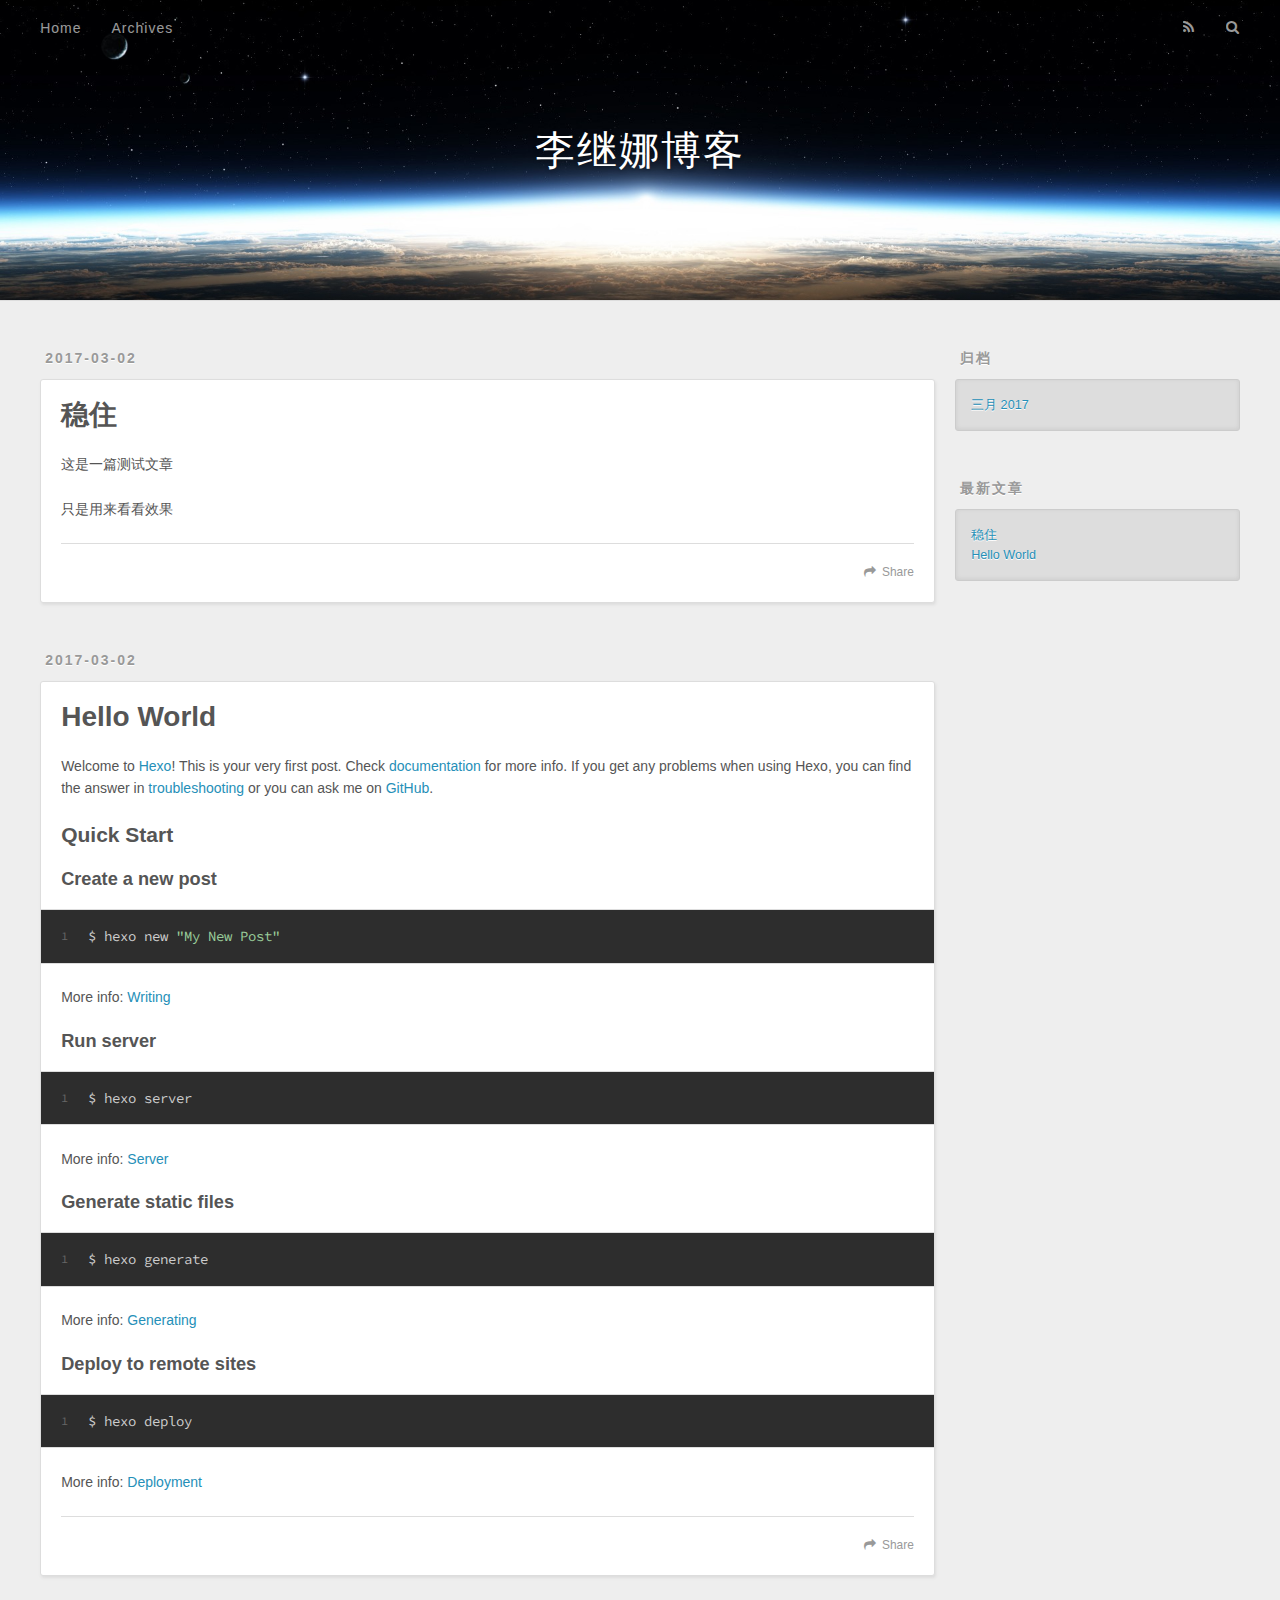
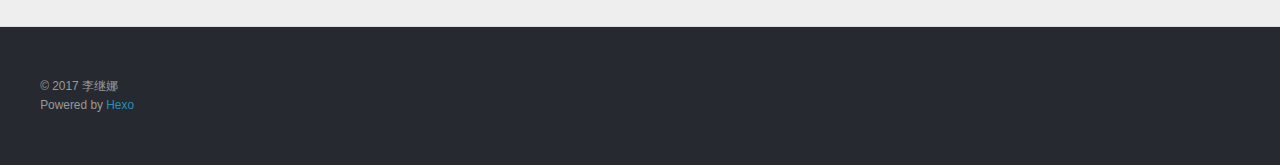
==== index.html @ 97981a10 "Site updated: 2017-03-02 15:22:45" ====
<!DOCTYPE html>
<html>
<head>
  <meta charset="utf-8">
  
  <title>李继娜博客</title>
  <meta name="viewport" content="width=device-width, initial-scale=1, maximum-scale=1">
  <meta property="og:type" content="website">
<meta property="og:title" content="李继娜博客">
<meta property="og:url" content="http://lijinalove.top/index.html">
<meta property="og:site_name" content="李继娜博客">
<meta name="twitter:card" content="summary">
<meta name="twitter:title" content="李继娜博客">
  
    <link rel="alternate" href="/atom.xml" title="李继娜博客" type="application/atom+xml">
  
  
    <link rel="icon" href="/favicon.png">
  
  
    <link href="//fonts.googleapis.com/css?family=Source+Code+Pro" rel="stylesheet" type="text/css">
  
  <link rel="stylesheet" href="/css/style.css">
  

</head>

<body>
  <div id="container">
    <div id="wrap">
      <header id="header">
  <div id="banner"></div>
  <div id="header-outer" class="outer">
    <div id="header-title" class="inner">
      <h1 id="logo-wrap">
        <a href="/" id="logo">李继娜博客</a>
      </h1>
      
    </div>
    <div id="header-inner" class="inner">
      <nav id="main-nav">
        <a id="main-nav-toggle" class="nav-icon"></a>
        
          <a class="main-nav-link" href="/">Home</a>
        
          <a class="main-nav-link" href="/archives">Archives</a>
        
      </nav>
      <nav id="sub-nav">
        
          <a id="nav-rss-link" class="nav-icon" href="/atom.xml" title="RSS Feed"></a>
        
        <a id="nav-search-btn" class="nav-icon" title="搜索"></a>
      </nav>
      <div id="search-form-wrap">
        <form action="//google.com/search" method="get" accept-charset="UTF-8" class="search-form"><input type="search" name="q" results="0" class="search-form-input" placeholder="Search"><button type="submit" class="search-form-submit">&#xF002;</button><input type="hidden" name="sitesearch" value="http://lijinalove.top"></form>
      </div>
    </div>
  </div>
</header>
      <div class="outer">
        <section id="main">
  
    <article id="post-稳住" class="article article-type-post" itemscope itemprop="blogPost">
  <div class="article-meta">
    <a href="/2017/03/02/稳住/" class="article-date">
  <time datetime="2017-03-02T07:14:56.000Z" itemprop="datePublished">2017-03-02</time>
</a>
    
  </div>
  <div class="article-inner">
    
    
      <header class="article-header">
        
  
    <h1 itemprop="name">
      <a class="article-title" href="/2017/03/02/稳住/">稳住</a>
    </h1>
  

      </header>
    
    <div class="article-entry" itemprop="articleBody">
      
        <p>这是一篇测试文章</p>
<p>只是用来看看效果</p>

      
    </div>
    <footer class="article-footer">
      <a data-url="http://lijinalove.top/2017/03/02/稳住/" data-id="cizs2699a0000vgqlfkvmjs1w" class="article-share-link">Share</a>
      
      
    </footer>
  </div>
  
</article>


  
    <article id="post-hello-world" class="article article-type-post" itemscope itemprop="blogPost">
  <div class="article-meta">
    <a href="/2017/03/02/hello-world/" class="article-date">
  <time datetime="2017-03-02T06:49:42.444Z" itemprop="datePublished">2017-03-02</time>
</a>
    
  </div>
  <div class="article-inner">
    
    
      <header class="article-header">
        
  
    <h1 itemprop="name">
      <a class="article-title" href="/2017/03/02/hello-world/">Hello World</a>
    </h1>
  

      </header>
    
    <div class="article-entry" itemprop="articleBody">
      
        <p>Welcome to <a href="https://hexo.io/" target="_blank" rel="external">Hexo</a>! This is your very first post. Check <a href="https://hexo.io/docs/" target="_blank" rel="external">documentation</a> for more info. If you get any problems when using Hexo, you can find the answer in <a href="https://hexo.io/docs/troubleshooting.html" target="_blank" rel="external">troubleshooting</a> or you can ask me on <a href="https://github.com/hexojs/hexo/issues" target="_blank" rel="external">GitHub</a>.</p>
<h2 id="Quick-Start"><a href="#Quick-Start" class="headerlink" title="Quick Start"></a>Quick Start</h2><h3 id="Create-a-new-post"><a href="#Create-a-new-post" class="headerlink" title="Create a new post"></a>Create a new post</h3><figure class="highlight bash"><table><tr><td class="gutter"><pre><div class="line">1</div></pre></td><td class="code"><pre><div class="line">$ hexo new <span class="string">"My New Post"</span></div></pre></td></tr></table></figure>
<p>More info: <a href="https://hexo.io/docs/writing.html" target="_blank" rel="external">Writing</a></p>
<h3 id="Run-server"><a href="#Run-server" class="headerlink" title="Run server"></a>Run server</h3><figure class="highlight bash"><table><tr><td class="gutter"><pre><div class="line">1</div></pre></td><td class="code"><pre><div class="line">$ hexo server</div></pre></td></tr></table></figure>
<p>More info: <a href="https://hexo.io/docs/server.html" target="_blank" rel="external">Server</a></p>
<h3 id="Generate-static-files"><a href="#Generate-static-files" class="headerlink" title="Generate static files"></a>Generate static files</h3><figure class="highlight bash"><table><tr><td class="gutter"><pre><div class="line">1</div></pre></td><td class="code"><pre><div class="line">$ hexo generate</div></pre></td></tr></table></figure>
<p>More info: <a href="https://hexo.io/docs/generating.html" target="_blank" rel="external">Generating</a></p>
<h3 id="Deploy-to-remote-sites"><a href="#Deploy-to-remote-sites" class="headerlink" title="Deploy to remote sites"></a>Deploy to remote sites</h3><figure class="highlight bash"><table><tr><td class="gutter"><pre><div class="line">1</div></pre></td><td class="code"><pre><div class="line">$ hexo deploy</div></pre></td></tr></table></figure>
<p>More info: <a href="https://hexo.io/docs/deployment.html" target="_blank" rel="external">Deployment</a></p>

      
    </div>
    <footer class="article-footer">
      <a data-url="http://lijinalove.top/2017/03/02/hello-world/" data-id="cizs2699h0001vgqlg3b2zj7v" class="article-share-link">Share</a>
      
      
    </footer>
  </div>
  
</article>


  

</section>
        
          <aside id="sidebar">
  
    

  
    

  
    
  
    
  <div class="widget-wrap">
    <h3 class="widget-title">归档</h3>
    <div class="widget">
      <ul class="archive-list"><li class="archive-list-item"><a class="archive-list-link" href="/archives/2017/03/">三月 2017</a></li></ul>
    </div>
  </div>


  
    
  <div class="widget-wrap">
    <h3 class="widget-title">最新文章</h3>
    <div class="widget">
      <ul>
        
          <li>
            <a href="/2017/03/02/稳住/">稳住</a>
          </li>
        
          <li>
            <a href="/2017/03/02/hello-world/">Hello World</a>
          </li>
        
      </ul>
    </div>
  </div>

  
</aside>
        
      </div>
      <footer id="footer">
  
  <div class="outer">
    <div id="footer-info" class="inner">
      &copy; 2017 李继娜<br>
      Powered by <a href="http://hexo.io/" target="_blank">Hexo</a>
    </div>
  </div>
</footer>
    </div>
    <nav id="mobile-nav">
  
    <a href="/" class="mobile-nav-link">Home</a>
  
    <a href="/archives" class="mobile-nav-link">Archives</a>
  
</nav>
    

<script src="//ajax.googleapis.com/ajax/libs/jquery/2.0.3/jquery.min.js"></script>


  <link rel="stylesheet" href="/fancybox/jquery.fancybox.css">
  <script src="/fancybox/jquery.fancybox.pack.js"></script>


<script src="/js/script.js"></script>

  </div>
</body>
</html>
---- css/style.css ----
body {
  width: 100%;
}
body:before,
body:after {
  content: "";
  display: table;
}
body:after {
  clear: both;
}
html,
body,
div,
span,
applet,
object,
iframe,
h1,
h2,
h3,
h4,
h5,
h6,
p,
blockquote,
pre,
a,
abbr,
acronym,
address,
big,
cite,
code,
del,
dfn,
em,
img,
ins,
kbd,
q,
s,
samp,
small,
strike,
strong,
sub,
sup,
tt,
var,
dl,
dt,
dd,
ol,
ul,
li,
fieldset,
form,
label,
legend,
table,
caption,
tbody,
tfoot,
thead,
tr,
th,
td {
  margin: 0;
  padding: 0;
  border: 0;
  outline: 0;
  font-weight: inherit;
  font-style: inherit;
  font-family: inherit;
  font-size: 100%;
  vertical-align: baseline;
}
body {
  line-height: 1;
  color: #000;
  background: #fff;
}
ol,
ul {
  list-style: none;
}
table {
  border-collapse: separate;
  border-spacing: 0;
  vertical-align: middle;
}
caption,
th,
td {
  text-align: left;
  font-weight: normal;
  vertical-align: middle;
}
a img {
  border: none;
}
input,
button {
  margin: 0;
  padding: 0;
}
input::-moz-focus-inner,
button::-moz-focus-inner {
  border: 0;
  padding: 0;
}
@font-face {
  font-family: FontAwesome;
  font-style: normal;
  font-weight: normal;
  src: url("fonts/fontawesome-webfont.eot?v=#4.0.3");
  src: url("fonts/fontawesome-webfont.eot?#iefix&v=#4.0.3") format("embedded-opentype"), url("fonts/fontawesome-webfont.woff?v=#4.0.3") format("woff"), url("fonts/fontawesome-webfont.ttf?v=#4.0.3") format("truetype"), url("fonts/fontawesome-webfont.svg#fontawesomeregular?v=#4.0.3") format("svg");
}
html,
body,
#container {
  height: 100%;
}
body {
  background: #eee;
  font: 14px "Helvetica Neue", Helvetica, Arial, sans-serif;
  -webkit-text-size-adjust: 100%;
}
.outer {
  max-width: 1220px;
  margin: 0 auto;
  padding: 0 20px;
}
.outer:before,
.outer:after {
  content: "";
  display: table;
}
.outer:after {
  clear: both;
}
.inner {
  display: inline;
  float: left;
  width: 98.33333333333333%;
  margin: 0 0.833333333333333%;
}
.left,
.alignleft {
  float: left;
}
.right,
.alignright {
  float: right;
}
.clear {
  clear: both;
}
#container {
  position: relative;
}
.mobile-nav-on {
  overflow: hidden;
}
#wrap {
  height: 100%;
  width: 100%;
  position: absolute;
  top: 0;
  left: 0;
  -webkit-transition: 0.2s ease-out;
  -moz-transition: 0.2s ease-out;
  -ms-transition: 0.2s ease-out;
  transition: 0.2s ease-out;
  z-index: 1;
  background: #eee;
}
.mobile-nav-on #wrap {
  left: 280px;
}
@media screen and (min-width: 768px) {
  #main {
    display: inline;
    float: left;
    width: 73.33333333333333%;
    margin: 0 0.833333333333333%;
  }
}
.article-date,
.article-category-link,
.archive-year,
.widget-title {
  text-decoration: none;
  text-transform: uppercase;
  letter-spacing: 2px;
  color: #999;
  margin-bottom: 1em;
  margin-left: 5px;
  line-height: 1em;
  text-shadow: 0 1px #fff;
  font-weight: bold;
}
.article-inner,
.archive-article-inner {
  background: #fff;
  -webkit-box-shadow: 1px 2px 3px #ddd;
  box-shadow: 1px 2px 3px #ddd;
  border: 1px solid #ddd;
  border-radius: 3px;
}
.article-entry h1,
.widget h1 {
  font-size: 2em;
}
.article-entry h2,
.widget h2 {
  font-size: 1.5em;
}
.article-entry h3,
.widget h3 {
  font-size: 1.3em;
}
.article-entry h4,
.widget h4 {
  font-size: 1.2em;
}
.article-entry h5,
.widget h5 {
  font-size: 1em;
}
.article-entry h6,
.widget h6 {
  font-size: 1em;
  color: #999;
}
.article-entry hr,
.widget hr {
  border: 1px dashed #ddd;
}
.article-entry strong,
.widget strong {
  font-weight: bold;
}
.article-entry em,
.widget em,
.article-entry cite,
.widget cite {
  font-style: italic;
}
.article-entry sup,
.widget sup,
.article-entry sub,
.widget sub {
  font-size: 0.75em;
  line-height: 0;
  position: relative;
  vertical-align: baseline;
}
.article-entry sup,
.widget sup {
  top: -0.5em;
}
.article-entry sub,
.widget sub {
  bottom: -0.2em;
}
.article-entry small,
.widget small {
  font-size: 0.85em;
}
.article-entry acronym,
.widget acronym,
.article-entry abbr,
.widget abbr {
  border-bottom: 1px dotted;
}
.article-entry ul,
.widget ul,
.article-entry ol,
.widget ol,
.article-entry dl,
.widget dl {
  margin: 0 20px;
  line-height: 1.6em;
}
.article-entry ul ul,
.widget ul ul,
.article-entry ol ul,
.widget ol ul,
.article-entry ul ol,
.widget ul ol,
.article-entry ol ol,
.widget ol ol {
  margin-top: 0;
  margin-bottom: 0;
}
.article-entry ul,
.widget ul {
  list-style: disc;
}
.article-entry ol,
.widget ol {
  list-style: decimal;
}
.article-entry dt,
.widget dt {
  font-weight: bold;
}
#header {
  height: 300px;
  position: relative;
  border-bottom: 1px solid #ddd;
}
#header:before,
#header:after {
  content: "";
  position: absolute;
  left: 0;
  right: 0;
  height: 40px;
}
#header:before {
  top: 0;
  background: -webkit-linear-gradient(rgba(0,0,0,0.2), transparent);
  background: -moz-linear-gradient(rgba(0,0,0,0.2), transparent);
  background: -ms-linear-gradient(rgba(0,0,0,0.2), transparent);
  background: linear-gradient(rgba(0,0,0,0.2), transparent);
}
#header:after {
  bottom: 0;
  background: -webkit-linear-gradient(transparent, rgba(0,0,0,0.2));
  background: -moz-linear-gradient(transparent, rgba(0,0,0,0.2));
  background: -ms-linear-gradient(transparent, rgba(0,0,0,0.2));
  background: linear-gradient(transparent, rgba(0,0,0,0.2));
}
#header-outer {
  height: 100%;
  position: relative;
}
#header-inner {
  position: relative;
  overflow: hidden;
}
#banner {
  position: absolute;
  top: 0;
  left: 0;
  width: 100%;
  height: 100%;
  background: url("images/banner.jpg") center #000;
  -webkit-background-size: cover;
  -moz-background-size: cover;
  background-size: cover;
  z-index: -1;
}
#header-title {
  text-align: center;
  height: 40px;
  position: absolute;
  top: 50%;
  left: 0;
  margin-top: -20px;
}
#logo,
#subtitle {
  text-decoration: none;
  color: #fff;
  font-weight: 300;
  text-shadow: 0 1px 4px rgba(0,0,0,0.3);
}
#logo {
  font-size: 40px;
  line-height: 40px;
  letter-spacing: 2px;
}
#subtitle {
  font-size: 16px;
  line-height: 16px;
  letter-spacing: 1px;
}
#subtitle-wrap {
  margin-top: 16px;
}
#main-nav {
  float: left;
  margin-left: -15px;
}
.nav-icon,
.main-nav-link {
  float: left;
  color: #fff;
  opacity: 0.6;
  text-decoration: none;
  text-shadow: 0 1px rgba(0,0,0,0.2);
  -webkit-transition: opacity 0.2s;
  -moz-transition: opacity 0.2s;
  -ms-transition: opacity 0.2s;
  transition: opacity 0.2s;
  display: block;
  padding: 20px 15px;
}
.nav-icon:hover,
.main-nav-link:hover {
  opacity: 1;
}
.nav-icon {
  font-family: FontAwesome;
  text-align: center;
  font-size: 14px;
  width: 14px;
  height: 14px;
  padding: 20px 15px;
  position: relative;
  cursor: pointer;
}
.main-nav-link {
  font-weight: 300;
  letter-spacing: 1px;
}
@media screen and (max-width: 479px) {
  .main-nav-link {
    display: none;
  }
}
#main-nav-toggle {
  display: none;
}
#main-nav-toggle:before {
  content: "\f0c9";
}
@media screen and (max-width: 479px) {
  #main-nav-toggle {
    display: block;
  }
}
#sub-nav {
  float: right;
  margin-right: -15px;
}
#nav-rss-link:before {
  content: "\f09e";
}
#nav-search-btn:before {
  content: "\f002";
}
#search-form-wrap {
  position: absolute;
  top: 15px;
  width: 150px;
  height: 30px;
  right: -150px;
  opacity: 0;
  -webkit-transition: 0.2s ease-out;
  -moz-transition: 0.2s ease-out;
  -ms-transition: 0.2s ease-out;
  transition: 0.2s ease-out;
}
#search-form-wrap.on {
  opacity: 1;
  right: 0;
}
@media screen and (max-width: 479px) {
  #search-form-wrap {
    width: 100%;
    right: -100%;
  }
}
.search-form {
  position: absolute;
  top: 0;
  left: 0;
  right: 0;
  background: #fff;
  padding: 5px 15px;
  border-radius: 15px;
  -webkit-box-shadow: 0 0 10px rgba(0,0,0,0.3);
  box-shadow: 0 0 10px rgba(0,0,0,0.3);
}
.search-form-input {
  border: none;
  background: none;
  color: #555;
  width: 100%;
  font: 13px "Helvetica Neue", Helvetica, Arial, sans-serif;
  outline: none;
}
.search-form-input::-webkit-search-results-decoration,
.search-form-input::-webkit-search-cancel-button {
  -webkit-appearance: none;
}
.search-form-submit {
  position: absolute;
  top: 50%;
  right: 10px;
  margin-top: -7px;
  font: 13px FontAwesome;
  border: none;
  background: none;
  color: #bbb;
  cursor: pointer;
}
.search-form-submit:hover,
.search-form-submit:focus {
  color: #777;
}
.article {
  margin: 50px 0;
}
.article-inner {
  overflow: hidden;
}
.article-meta:before,
.article-meta:after {
  content: "";
  display: table;
}
.article-meta:after {
  clear: both;
}
.article-date {
  float: left;
}
.article-category {
  float: left;
  line-height: 1em;
  color: #ccc;
  text-shadow: 0 1px #fff;
  margin-left: 8px;
}
.article-category:before {
  content: "\2022";
}
.article-category-link {
  margin: 0 12px 1em;
}
.article-header {
  padding: 20px 20px 0;
}
.article-title {
  text-decoration: none;
  font-size: 2em;
  font-weight: bold;
  color: #555;
  line-height: 1.1em;
  -webkit-transition: color 0.2s;
  -moz-transition: color 0.2s;
  -ms-transition: color 0.2s;
  transition: color 0.2s;
}
a.article-title:hover {
  color: #258fb8;
}
.article-entry {
  color: #555;
  padding: 0 20px;
}
.article-entry:before,
.article-entry:after {
  content: "";
  display: table;
}
.article-entry:after {
  clear: both;
}
.article-entry p,
.article-entry table {
  line-height: 1.6em;
  margin: 1.6em 0;
}
.article-entry h1,
.article-entry h2,
.article-entry h3,
.article-entry h4,
.article-entry h5,
.article-entry h6 {
  font-weight: bold;
}
.article-entry h1,
.article-entry h2,
.article-entry h3,
.article-entry h4,
.article-entry h5,
.article-entry h6 {
  line-height: 1.1em;
  margin: 1.1em 0;
}
.article-entry a {
  color: #258fb8;
  text-decoration: none;
}
.article-entry a:hover {
  text-decoration: underline;
}
.article-entry ul,
.article-entry ol,
.article-entry dl {
  margin-top: 1.6em;
  margin-bottom: 1.6em;
}
.article-entry img,
.article-entry video {
  max-width: 100%;
  height: auto;
  display: block;
  margin: auto;
}
.article-entry iframe {
  border: none;
}
.article-entry table {
  width: 100%;
  border-collapse: collapse;
  border-spacing: 0;
}
.article-entry th {
  font-weight: bold;
  border-bottom: 3px solid #ddd;
  padding-bottom: 0.5em;
}
.article-entry td {
  border-bottom: 1px solid #ddd;
  padding: 10px 0;
}
.article-entry blockquote {
  font-family: Georgia, "Times New Roman", serif;
  font-size: 1.4em;
  margin: 1.6em 20px;
  text-align: center;
}
.article-entry blockquote footer {
  font-size: 14px;
  margin: 1.6em 0;
  font-family: "Helvetica Neue", Helvetica, Arial, sans-serif;
}
.article-entry blockquote footer cite:before {
  content: "—";
  padding: 0 0.5em;
}
.article-entry .pullquote {
  text-align: left;
  width: 45%;
  margin: 0;
}
.article-entry .pullquote.left {
  margin-left: 0.5em;
  margin-right: 1em;
}
.article-entry .pullquote.right {
  margin-right: 0.5em;
  margin-left: 1em;
}
.article-entry .caption {
  color: #999;
  display: block;
  font-size: 0.9em;
  margin-top: 0.5em;
  position: relative;
  text-align: center;
}
.article-entry .video-container {
  position: relative;
  padding-top: 56.25%;
  height: 0;
  overflow: hidden;
}
.article-entry .video-container iframe,
.article-entry .video-container object,
.article-entry .video-container embed {
  position: absolute;
  top: 0;
  left: 0;
  width: 100%;
  height: 100%;
  margin-top: 0;
}
.article-more-link a {
  display: inline-block;
  line-height: 1em;
  padding: 6px 15px;
  border-radius: 15px;
  background: #eee;
  color: #999;
  text-shadow: 0 1px #fff;
  text-decoration: none;
}
.article-more-link a:hover {
  background: #258fb8;
  color: #fff;
  text-decoration: none;
  text-shadow: 0 1px #1e7293;
}
.article-footer {
  font-size: 0.85em;
  line-height: 1.6em;
  border-top: 1px solid #ddd;
  padding-top: 1.6em;
  margin: 0 20px 20px;
}
.article-footer:before,
.article-footer:after {
  content: "";
  display: table;
}
.article-footer:after {
  clear: both;
}
.article-footer a {
  color: #999;
  text-decoration: none;
}
.article-footer a:hover {
  color: #555;
}
.article-tag-list-item {
  float: left;
  margin-right: 10px;
}
.article-tag-list-link:before {
  content: "#";
}
.article-comment-link {
  float: right;
}
.article-comment-link:before {
  content: "\f075";
  font-family: FontAwesome;
  padding-right: 8px;
}
.article-share-link {
  cursor: pointer;
  float: right;
  margin-left: 20px;
}
.article-share-link:before {
  content: "\f064";
  font-family: FontAwesome;
  padding-right: 6px;
}
#article-nav {
  position: relative;
}
#article-nav:before,
#article-nav:after {
  content: "";
  display: table;
}
#article-nav:after {
  clear: both;
}
@media screen and (min-width: 768px) {
  #article-nav {
    margin: 50px 0;
  }
  #article-nav:before {
    width: 8px;
    height: 8px;
    position: absolute;
    top: 50%;
    left: 50%;
    margin-top: -4px;
    margin-left: -4px;
    content: "";
    border-radius: 50%;
    background: #ddd;
    -webkit-box-shadow: 0 1px 2px #fff;
    box-shadow: 0 1px 2px #fff;
  }
}
.article-nav-link-wrap {
  text-decoration: none;
  text-shadow: 0 1px #fff;
  color: #999;
  -webkit-box-sizing: border-box;
  -moz-box-sizing: border-box;
  box-sizing: border-box;
  margin-top: 50px;
  text-align: center;
  display: block;
}
.article-nav-link-wrap:hover {
  color: #555;
}
@media screen and (min-width: 768px) {
  .article-nav-link-wrap {
    width: 50%;
    margin-top: 0;
  }
}
@media screen and (min-width: 768px) {
  #article-nav-newer {
    float: left;
    text-align: right;
    padding-right: 20px;
  }
}
@media screen and (min-width: 768px) {
  #article-nav-older {
    float: right;
    text-align: left;
    padding-left: 20px;
  }
}
.article-nav-caption {
  text-transform: uppercase;
  letter-spacing: 2px;
  color: #ddd;
  line-height: 1em;
  font-weight: bold;
}
#article-nav-newer .article-nav-caption {
  margin-right: -2px;
}
.article-nav-title {
  font-size: 0.85em;
  line-height: 1.6em;
  margin-top: 0.5em;
}
.article-share-box {
  position: absolute;
  display: none;
  background: #fff;
  -webkit-box-shadow: 1px 2px 10px rgba(0,0,0,0.2);
  box-shadow: 1px 2px 10px rgba(0,0,0,0.2);
  border-radius: 3px;
  margin-left: -145px;
  overflow: hidden;
  z-index: 1;
}
.article-share-box.on {
  display: block;
}
.article-share-input {
  width: 100%;
  background: none;
  -webkit-box-sizing: border-box;
  -moz-box-sizing: border-box;
  box-sizing: border-box;
  font: 14px "Helvetica Neue", Helvetica, Arial, sans-serif;
  padding: 0 15px;
  color: #555;
  outline: none;
  border: 1px solid #ddd;
  border-radius: 3px 3px 0 0;
  height: 36px;
  line-height: 36px;
}
.article-share-links {
  background: #eee;
}
.article-share-links:before,
.article-share-links:after {
  content: "";
  display: table;
}
.article-share-links:after {
  clear: both;
}
.article-share-twitter,
.article-share-facebook,
.article-share-pinterest,
.article-share-google {
  width: 50px;
  height: 36px;
  display: block;
  float: left;
  position: relative;
  color: #999;
  text-shadow: 0 1px #fff;
}
.article-share-twitter:before,
.article-share-facebook:before,
.article-share-pinterest:before,
.article-share-google:before {
  font-size: 20px;
  font-family: FontAwesome;
  width: 20px;
  height: 20px;
  position: absolute;
  top: 50%;
  left: 50%;
  margin-top: -10px;
  margin-left: -10px;
  text-align: center;
}
.article-share-twitter:hover,
.article-share-facebook:hover,
.article-share-pinterest:hover,
.article-share-google:hover {
  color: #fff;
}
.article-share-twitter:before {
  content: "\f099";
}
.article-share-twitter:hover {
  background: #00aced;
  text-shadow: 0 1px #008abe;
}
.article-share-facebook:before {
  content: "\f09a";
}
.article-share-facebook:hover {
  background: #3b5998;
  text-shadow: 0 1px #2f477a;
}
.article-share-pinterest:before {
  content: "\f0d2";
}
.article-share-pinterest:hover {
  background: #cb2027;
  text-shadow: 0 1px #a21a1f;
}
.article-share-google:before {
  content: "\f0d5";
}
.article-share-google:hover {
  background: #dd4b39;
  text-shadow: 0 1px #be3221;
}
.article-gallery {
  background: #000;
  position: relative;
}
.article-gallery-photos {
  position: relative;
  overflow: hidden;
}
.article-gallery-img {
  display: none;
  max-width: 100%;
}
.article-gallery-img:first-child {
  display: block;
}
.article-gallery-img.loaded {
  position: absolute;
  display: block;
}
.article-gallery-img img {
  display: block;
  max-width: 100%;
  margin: 0 auto;
}
#comments {
  background: #fff;
  -webkit-box-shadow: 1px 2px 3px #ddd;
  box-shadow: 1px 2px 3px #ddd;
  padding: 20px;
  border: 1px solid #ddd;
  border-radius: 3px;
  margin: 50px 0;
}
#comments a {
  color: #258fb8;
}
.archives-wrap {
  margin: 50px 0;
}
.archives:before,
.archives:after {
  content: "";
  display: table;
}
.archives:after {
  clear: both;
}
.archive-year-wrap {
  margin-bottom: 1em;
}
.archives {
  -webkit-column-gap: 10px;
  -moz-column-gap: 10px;
  column-gap: 10px;
}
@media screen and (min-width: 480px) and (max-width: 767px) {
  .archives {
    -webkit-column-count: 2;
    -moz-column-count: 2;
    column-count: 2;
  }
}
@media screen and (min-width: 768px) {
  .archives {
    -webkit-column-count: 3;
    -moz-column-count: 3;
    column-count: 3;
  }
}
.archive-article {
  -webkit-column-break-inside: avoid;
  page-break-inside: avoid;
  overflow: hidden;
  break-inside: avoid-column;
}
.archive-article-inner {
  padding: 10px;
  margin-bottom: 15px;
}
.archive-article-title {
  text-decoration: none;
  font-weight: bold;
  color: #555;
  -webkit-transition: color 0.2s;
  -moz-transition: color 0.2s;
  -ms-transition: color 0.2s;
  transition: color 0.2s;
  line-height: 1.6em;
}
.archive-article-title:hover {
  color: #258fb8;
}
.archive-article-footer {
  margin-top: 1em;
}
.archive-article-date {
  color: #999;
  text-decoration: none;
  font-size: 0.85em;
  line-height: 1em;
  margin-bottom: 0.5em;
  display: block;
}
#page-nav {
  margin: 50px auto;
  background: #fff;
  -webkit-box-shadow: 1px 2px 3px #ddd;
  box-shadow: 1px 2px 3px #ddd;
  border: 1px solid #ddd;
  border-radius: 3px;
  text-align: center;
  color: #999;
  overflow: hidden;
}
#page-nav:before,
#page-nav:after {
  content: "";
  display: table;
}
#page-nav:after {
  clear: both;
}
#page-nav a,
#page-nav span {
  padding: 10px 20px;
  line-height: 1;
  height: 2ex;
}
#page-nav a {
  color: #999;
  text-decoration: none;
}
#page-nav a:hover {
  background: #999;
  color: #fff;
}
#page-nav .prev {
  float: left;
}
#page-nav .next {
  float: right;
}
#page-nav .page-number {
  display: inline-block;
}
@media screen and (max-width: 479px) {
  #page-nav .page-number {
    display: none;
  }
}
#page-nav .current {
  color: #555;
  font-weight: bold;
}
#page-nav .space {
  color: #ddd;
}
#footer {
  background: #262a30;
  padding: 50px 0;
  border-top: 1px solid #ddd;
  color: #999;
}
#footer a {
  color: #258fb8;
  text-decoration: none;
}
#footer a:hover {
  text-decoration: underline;
}
#footer-info {
  line-height: 1.6em;
  font-size: 0.85em;
}
.article-entry pre,
.article-entry .highlight {
  background: #2d2d2d;
  margin: 0 -20px;
  padding: 15px 20px;
  border-style: solid;
  border-color: #ddd;
  border-width: 1px 0;
  overflow: auto;
  color: #ccc;
  line-height: 22.400000000000002px;
}
.article-entry .highlight .gutter pre,
.article-entry .gist .gist-file .gist-data .line-numbers {
  color: #666;
  font-size: 0.85em;
}
.article-entry pre,
.article-entry code {
  font-family: "Source Code Pro", Consolas, Monaco, Menlo, Consolas, monospace;
}
.article-entry code {
  background: #eee;
  text-shadow: 0 1px #fff;
  padding: 0 0.3em;
}
.article-entry pre code {
  background: none;
  text-shadow: none;
  padding: 0;
}
.article-entry .highlight pre {
  border: none;
  margin: 0;
  padding: 0;
}
.article-entry .highlight table {
  margin: 0;
  width: auto;
}
.article-entry .highlight td {
  border: none;
  padding: 0;
}
.article-entry .highlight figcaption {
  font-size: 0.85em;
  color: #999;
  line-height: 1em;
  margin-bottom: 1em;
}
.article-entry .highlight figcaption:before,
.article-entry .highlight figcaption:after {
  content: "";
  display: table;
}
.article-entry .highlight figcaption:after {
  clear: both;
}
.article-entry .highlight figcaption a {
  float: right;
}
.article-entry .highlight .gutter pre {
  text-align: right;
  padding-right: 20px;
}
.article-entry .highlight .line {
  height: 22.400000000000002px;
}
.article-entry .highlight .line.marked {
  background: #515151;
}
.article-entry .gist {
  margin: 0 -20px;
  border-style: solid;
  border-color: #ddd;
  border-width: 1px 0;
  background: #2d2d2d;
  padding: 15px 20px 15px 0;
}
.article-entry .gist .gist-file {
  border: none;
  font-family: "Source Code Pro", Consolas, Monaco, Menlo, Consolas, monospace;
  margin: 0;
}
.article-entry .gist .gist-file .gist-data {
  background: none;
  border: none;
}
.article-entry .gist .gist-file .gist-data .line-numbers {
  background: none;
  border: none;
  padding: 0 20px 0 0;
}
.article-entry .gist .gist-file .gist-data .line-data {
  padding: 0 !important;
}
.article-entry .gist .gist-file .highlight {
  margin: 0;
  padding: 0;
  border: none;
}
.article-entry .gist .gist-file .gist-meta {
  background: #2d2d2d;
  color: #999;
  font: 0.85em "Helvetica Neue", Helvetica, Arial, sans-serif;
  text-shadow: 0 0;
  padding: 0;
  margin-top: 1em;
  margin-left: 20px;
}
.article-entry .gist .gist-file .gist-meta a {
  color: #258fb8;
  font-weight: normal;
}
.article-entry .gist .gist-file .gist-meta a:hover {
  text-decoration: underline;
}
pre .comment,
pre .title {
  color: #999;
}
pre .variable,
pre .attribute,
pre .tag,
pre .regexp,
pre .ruby .constant,
pre .xml .tag .title,
pre .xml .pi,
pre .xml .doctype,
pre .html .doctype,
pre .css .id,
pre .css .class,
pre .css .pseudo {
  color: #f2777a;
}
pre .number,
pre .preprocessor,
pre .built_in,
pre .literal,
pre .params,
pre .constant {
  color: #f99157;
}
pre .class,
pre .ruby .class .title,
pre .css .rules .attribute {
  color: #9c9;
}
pre .string,
pre .value,
pre .inheritance,
pre .header,
pre .ruby .symbol,
pre .xml .cdata {
  color: #9c9;
}
pre .css .hexcolor {
  color: #6cc;
}
pre .function,
pre .python .decorator,
pre .python .title,
pre .ruby .function .title,
pre .ruby .title .keyword,
pre .perl .sub,
pre .javascript .title,
pre .coffeescript .title {
  color: #69c;
}
pre .keyword,
pre .javascript .function {
  color: #c9c;
}
@media screen and (max-width: 479px) {
  #mobile-nav {
    position: absolute;
    top: 0;
    left: 0;
    width: 280px;
    height: 100%;
    background: #191919;
    border-right: 1px solid #fff;
  }
}
@media screen and (max-width: 479px) {
  .mobile-nav-link {
    display: block;
    color: #999;
    text-decoration: none;
    padding: 15px 20px;
    font-weight: bold;
  }
  .mobile-nav-link:hover {
    color: #fff;
  }
}
@media screen and (min-width: 768px) {
  #sidebar {
    display: inline;
    float: left;
    width: 23.333333333333332%;
    margin: 0 0.833333333333333%;
  }
}
.widget-wrap {
  margin: 50px 0;
}
.widget {
  color: #777;
  text-shadow: 0 1px #fff;
  background: #ddd;
  -webkit-box-shadow: 0 -1px 4px #ccc inset;
  box-shadow: 0 -1px 4px #ccc inset;
  border: 1px solid #ccc;
  padding: 15px;
  border-radius: 3px;
}
.widget a {
  color: #258fb8;
  text-decoration: none;
}
.widget a:hover {
  text-decoration: underline;
}
.widget ul ul,
.widget ol ul,
.widget dl ul,
.widget ul ol,
.widget ol ol,
.widget dl ol,
.widget ul dl,
.widget ol dl,
.widget dl dl {
  margin-left: 15px;
  list-style: disc;
}
.widget {
  line-height: 1.6em;
  word-wrap: break-word;
  font-size: 0.9em;
}
.widget ul,
.widget ol {
  list-style: none;
  margin: 0;
}
.widget ul ul,
.widget ol ul,
.widget ul ol,
.widget ol ol {
  margin: 0 20px;
}
.widget ul ul,
.widget ol ul {
  list-style: disc;
}
.widget ul ol,
.widget ol ol {
  list-style: decimal;
}
.category-list-count,
.tag-list-count,
.archive-list-count {
  padding-left: 5px;
  color: #999;
  font-size: 0.85em;
}
.category-list-count:before,
.tag-list-count:before,
.archive-list-count:before {
  content: "(";
}
.category-list-count:after,
.tag-list-count:after,
.archive-list-count:after {
  content: ")";
}
.tagcloud a {
  margin-right: 5px;
  display: inline-block;
}
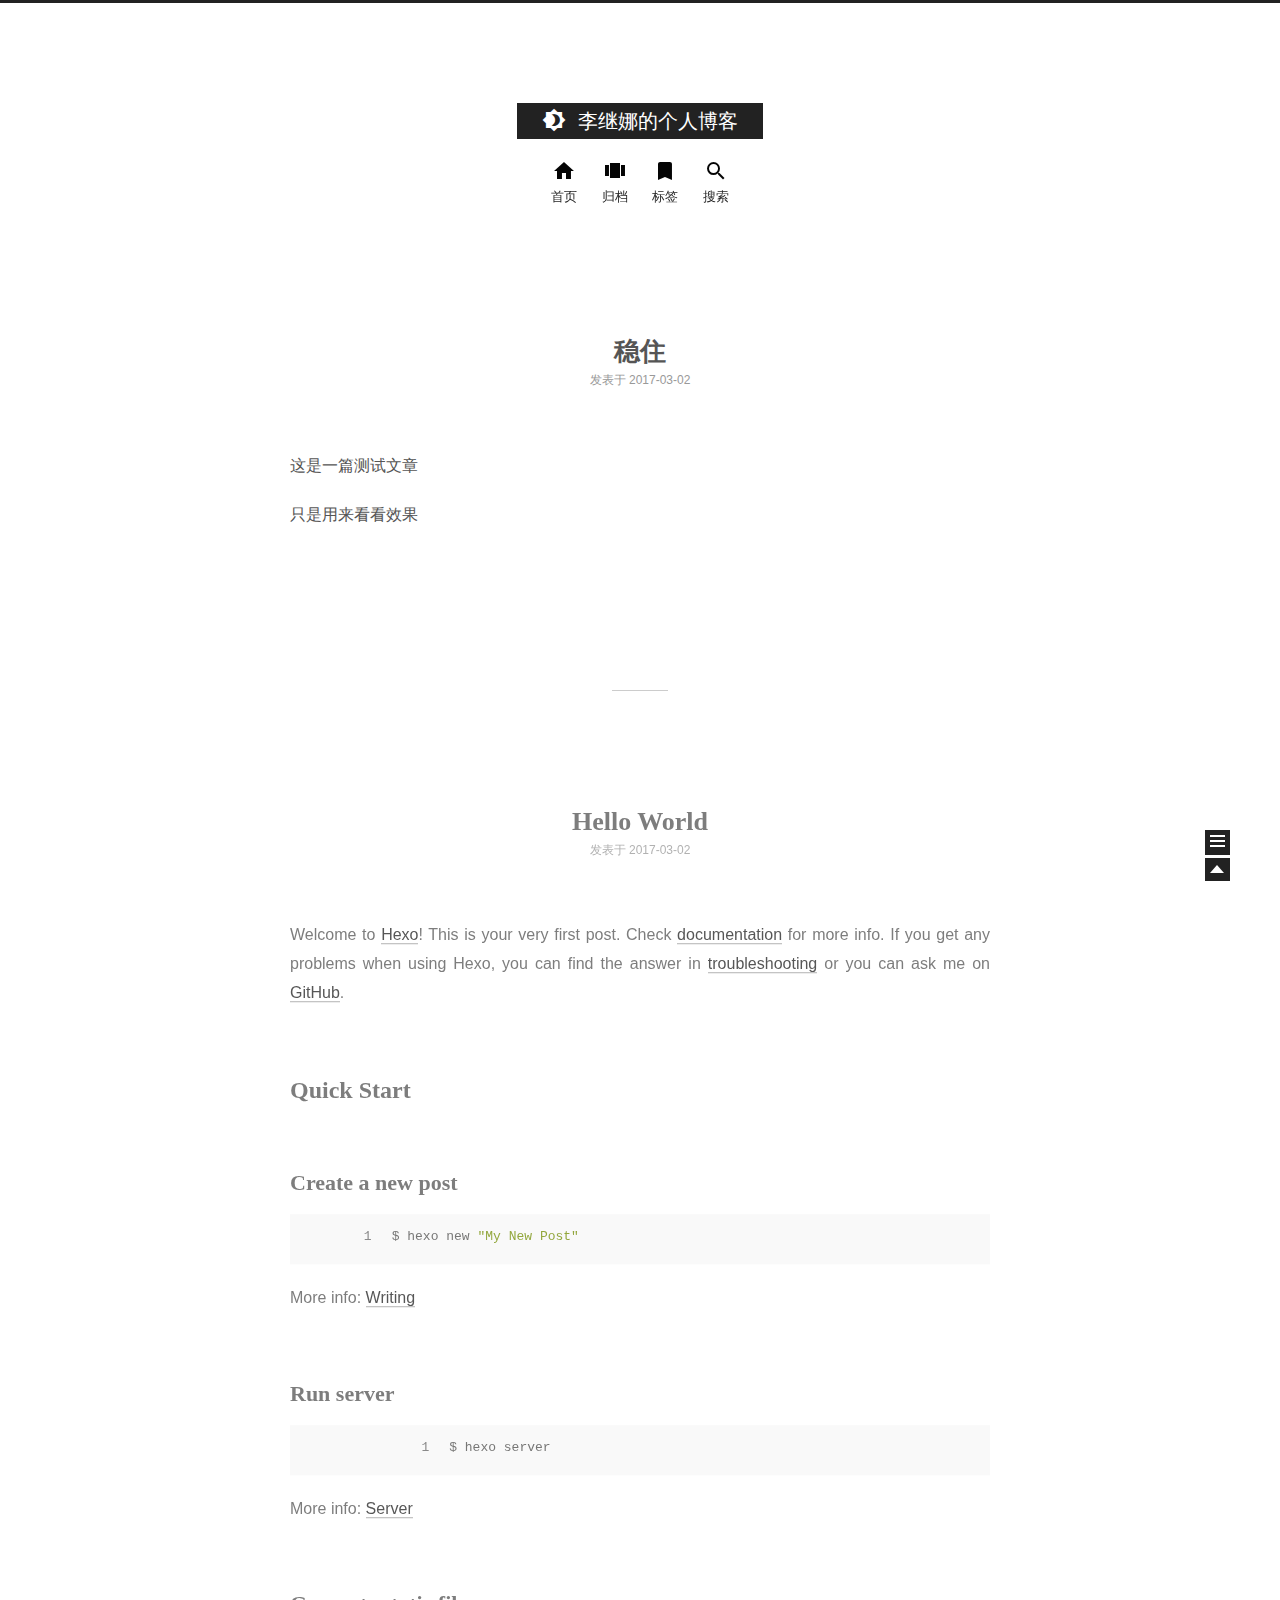
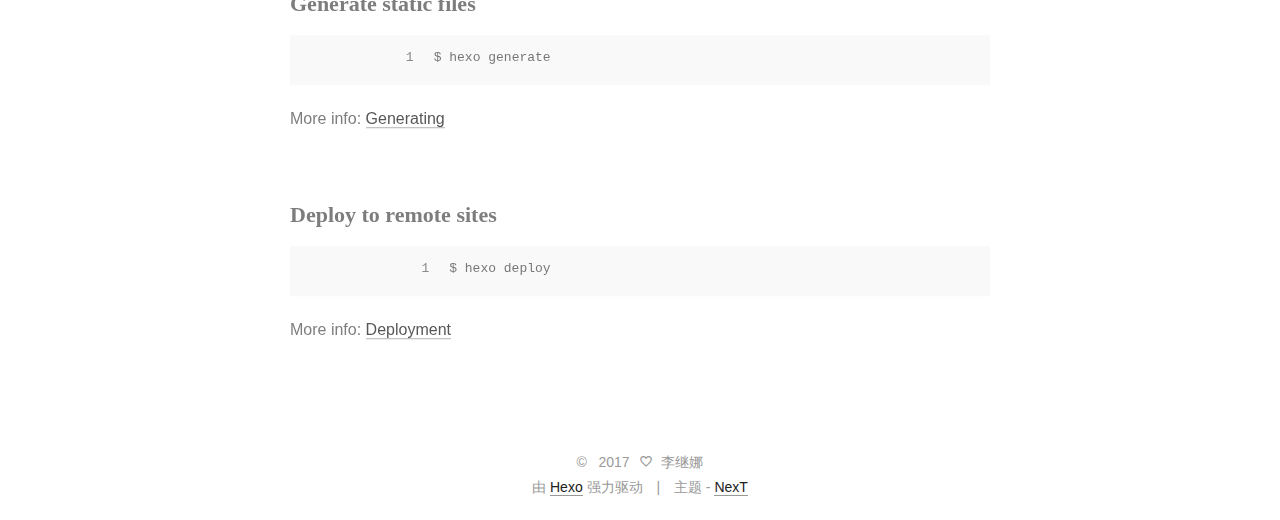
==== commit 4d1d7e50: "Site updated: 2017-03-02 16:47:57" ====
--- a/index.html
+++ b/index.html
@@ -1,127 +1,258 @@
-<!DOCTYPE html>
-<html>
+<!doctype html>
+<html class="theme-next use-motion ">
 <head>
-  <meta charset="utf-8">
-  
-  <title>李继娜博客</title>
-  <meta name="viewport" content="width=device-width, initial-scale=1, maximum-scale=1">
-  <meta property="og:type" content="website">
-<meta property="og:title" content="李继娜博客">
+  
+
+<meta charset="UTF-8"/>
+<meta http-equiv="X-UA-Compatible" content="IE=edge,chrome=1" />
+<meta name="viewport" content="width=device-width, initial-scale=1, maximum-scale=1"/>
+
+
+<meta http-equiv="Cache-Control" content="no-transform" />
+<meta http-equiv="Cache-Control" content="no-siteapp" />
+
+
+
+
+
+
+  <link rel="stylesheet" type="text/css" href="/vendors/fancybox/source/jquery.fancybox.css?v=2.1.5"/>
+
+
+
+
+<link rel="stylesheet" type="text/css" href="/css/main.css?v=0.4.5.1"/>
+
+
+
+
+  <meta name="keywords" content="Hexo,next" />
+
+
+
+
+
+  <link rel="shorticon icon" type="image/x-icon" href="/favicon.ico?v=0.4.5.1" />
+
+
+<meta property="og:type" content="website">
+<meta property="og:title" content="李继娜的个人博客">
 <meta property="og:url" content="http://lijinalove.top/index.html">
-<meta property="og:site_name" content="李继娜博客">
+<meta property="og:site_name" content="李继娜的个人博客">
 <meta name="twitter:card" content="summary">
-<meta name="twitter:title" content="李继娜博客">
-  
-    <link rel="alternate" href="/atom.xml" title="李继娜博客" type="application/atom+xml">
-  
-  
-    <link rel="icon" href="/favicon.png">
-  
-  
-    <link href="//fonts.googleapis.com/css?family=Source+Code+Pro" rel="stylesheet" type="text/css">
-  
-  <link rel="stylesheet" href="/css/style.css">
-  
-
+<meta name="twitter:title" content="李继娜的个人博客">
+
+
+<script type="text/javascript" id="hexo.configuration">
+  var CONFIG = {
+    scheme: '',
+    sidebar: 'post'
+  };
+</script>
+
+  <title> 李继娜的个人博客 </title>
 </head>
 
-<body>
-  <div id="container">
-    <div id="wrap">
-      <header id="header">
-  <div id="banner"></div>
-  <div id="header-outer" class="outer">
-    <div id="header-title" class="inner">
-      <h1 id="logo-wrap">
-        <a href="/" id="logo">李继娜博客</a>
-      </h1>
+<body itemscope itemtype="http://schema.org/WebPage" lang="zh-Hans">
+
+  <!--[if lte IE 8]>
+  <div style=' clear: both; height: 59px; padding:0 0 0 15px; position: relative;margin:0 auto;'>
+    <a href="http://windows.microsoft.com/en-US/internet-explorer/products/ie/home?ocid=ie6_countdown_bannercode">
+      <img src="http://7u2nvr.com1.z0.glb.clouddn.com/picouterie.jpg" border="0" height="42" width="820"
+           alt="You are using an outdated browser. For a faster, safer browsing experience, upgrade for free today or use other browser ,like chrome firefox safari."
+           style='margin-left:auto;margin-right:auto;display: block;'/>
+    </a>
+  </div>
+<![endif]-->
+  
+
+
+
+  <div class="container one-column 
+   page-home 
+">
+    <div class="headband"></div>
+
+    <header id="header" class="header" itemscope itemtype="http://schema.org/WPHeader">
+      <div class="header-inner"><h1 class="site-meta">
+  <span class="logo-line-before"><i></i></span>
+  <a href="/" class="brand" rel="start">
+      <span class="logo">
+        <i class="icon-next-logo"></i>
+      </span>
+      <span class="site-title">李继娜的个人博客</span>
+  </a>
+  <span class="logo-line-after"><i></i></span>
+</h1>
+
+<div class="site-nav-toggle">
+  <button>
+    <span class="btn-bar"></span>
+    <span class="btn-bar"></span>
+    <span class="btn-bar"></span>
+  </button>
+</div>
+
+<nav class="site-nav">
+  
+
+  
+    <ul id="menu" class="menu ">
+      
+        
+        <li class="menu-item menu-item-home">
+          <a href="/" rel="section">
+            <i class="menu-item-icon icon-next-home"></i> <br />
+            首页
+          </a>
+        </li>
+      
+        
+        <li class="menu-item menu-item-archives">
+          <a href="/archives" rel="section">
+            <i class="menu-item-icon icon-next-archives"></i> <br />
+            归档
+          </a>
+        </li>
+      
+        
+        <li class="menu-item menu-item-tags">
+          <a href="/tags" rel="section">
+            <i class="menu-item-icon icon-next-tags"></i> <br />
+            标签
+          </a>
+        </li>
+      
+
+      
+      
+        <li class="menu-item menu-item-search">
+          <a href="#" class="st-search-show-outputs">
+            <i class="menu-item-icon icon-next-search"></i> <br />
+            搜索
+          </a>
+        </li>
+      
+    </ul>
+  
+
+  
+</nav>
+
+ </div>
+    </header>
+
+    <main id="main" class="main">
+      <div class="main-inner">
+        <div id="content" class="content"> 
+  <section id="posts" class="posts-expand">
+    
+      
+
+  <article class="post post-type-normal " itemscope itemtype="http://schema.org/Article">
+    <header class="post-header">
+
+      
+      
+        <h1 class="post-title" itemprop="name headline">
+          
+          
+            
+              <a class="post-title-link" href="/2017/03/02/稳住/" itemprop="url">
+                稳住
+              </a>
+            
+          
+        </h1>
+      
+
+      <div class="post-meta">
+        <span class="post-time">
+          发表于
+          <time itemprop="dateCreated" datetime="2017-03-02T15:14:56+08:00" content="2017-03-02">
+            2017-03-02
+          </time>
+        </span>
+
+        
+
+        
+          
+        
+      </div>
+    </header>
+
+    <div class="post-body">
+
+      
+      
+
+      
+        
+          <span itemprop="articleBody"><p>这是一篇测试文章</p>
+<p>只是用来看看效果</p>
+</span>
+        
       
     </div>
-    <div id="header-inner" class="inner">
-      <nav id="main-nav">
-        <a id="main-nav-toggle" class="nav-icon"></a>
-        
-          <a class="main-nav-link" href="/">Home</a>
-        
-          <a class="main-nav-link" href="/archives">Archives</a>
-        
-      </nav>
-      <nav id="sub-nav">
-        
-          <a id="nav-rss-link" class="nav-icon" href="/atom.xml" title="RSS Feed"></a>
-        
-        <a id="nav-search-btn" class="nav-icon" title="搜索"></a>
-      </nav>
-      <div id="search-form-wrap">
-        <form action="//google.com/search" method="get" accept-charset="UTF-8" class="search-form"><input type="search" name="q" results="0" class="search-form-input" placeholder="Search"><button type="submit" class="search-form-submit">&#xF002;</button><input type="hidden" name="sitesearch" value="http://lijinalove.top"></form>
+
+    <footer class="post-footer">
+      
+
+      
+
+      
+      
+        <div class="post-eof"></div>
+      
+    </footer>
+  </article>
+
+
+    
+      
+
+  <article class="post post-type-normal " itemscope itemtype="http://schema.org/Article">
+    <header class="post-header">
+
+      
+      
+        <h1 class="post-title" itemprop="name headline">
+          
+          
+            
+              <a class="post-title-link" href="/2017/03/02/hello-world/" itemprop="url">
+                Hello World
+              </a>
+            
+          
+        </h1>
+      
+
+      <div class="post-meta">
+        <span class="post-time">
+          发表于
+          <time itemprop="dateCreated" datetime="2017-03-02T14:49:42+08:00" content="2017-03-02">
+            2017-03-02
+          </time>
+        </span>
+
+        
+
+        
+          
+        
       </div>
-    </div>
-  </div>
-</header>
-      <div class="outer">
-        <section id="main">
-  
-    <article id="post-稳住" class="article article-type-post" itemscope itemprop="blogPost">
-  <div class="article-meta">
-    <a href="/2017/03/02/稳住/" class="article-date">
-  <time datetime="2017-03-02T07:14:56.000Z" itemprop="datePublished">2017-03-02</time>
-</a>
-    
-  </div>
-  <div class="article-inner">
-    
-    
-      <header class="article-header">
-        
-  
-    <h1 itemprop="name">
-      <a class="article-title" href="/2017/03/02/稳住/">稳住</a>
-    </h1>
-  
-
-      </header>
-    
-    <div class="article-entry" itemprop="articleBody">
-      
-        <p>这是一篇测试文章</p>
-<p>只是用来看看效果</p>
-
-      
-    </div>
-    <footer class="article-footer">
-      <a data-url="http://lijinalove.top/2017/03/02/稳住/" data-id="cizs2699a0000vgqlfkvmjs1w" class="article-share-link">Share</a>
-      
-      
-    </footer>
-  </div>
-  
-</article>
-
-
-  
-    <article id="post-hello-world" class="article article-type-post" itemscope itemprop="blogPost">
-  <div class="article-meta">
-    <a href="/2017/03/02/hello-world/" class="article-date">
-  <time datetime="2017-03-02T06:49:42.444Z" itemprop="datePublished">2017-03-02</time>
-</a>
-    
-  </div>
-  <div class="article-inner">
-    
-    
-      <header class="article-header">
-        
-  
-    <h1 itemprop="name">
-      <a class="article-title" href="/2017/03/02/hello-world/">Hello World</a>
-    </h1>
-  
-
-      </header>
-    
-    <div class="article-entry" itemprop="articleBody">
-      
-        <p>Welcome to <a href="https://hexo.io/" target="_blank" rel="external">Hexo</a>! This is your very first post. Check <a href="https://hexo.io/docs/" target="_blank" rel="external">documentation</a> for more info. If you get any problems when using Hexo, you can find the answer in <a href="https://hexo.io/docs/troubleshooting.html" target="_blank" rel="external">troubleshooting</a> or you can ask me on <a href="https://github.com/hexojs/hexo/issues" target="_blank" rel="external">GitHub</a>.</p>
+    </header>
+
+    <div class="post-body">
+
+      
+      
+
+      
+        
+          <span itemprop="articleBody"><p>Welcome to <a href="https://hexo.io/" target="_blank" rel="external">Hexo</a>! This is your very first post. Check <a href="https://hexo.io/docs/" target="_blank" rel="external">documentation</a> for more info. If you get any problems when using Hexo, you can find the answer in <a href="https://hexo.io/docs/troubleshooting.html" target="_blank" rel="external">troubleshooting</a> or you can ask me on <a href="https://github.com/hexojs/hexo/issues" target="_blank" rel="external">GitHub</a>.</p>
 <h2 id="Quick-Start"><a href="#Quick-Start" class="headerlink" title="Quick Start"></a>Quick Start</h2><h3 id="Create-a-new-post"><a href="#Create-a-new-post" class="headerlink" title="Create a new post"></a>Create a new post</h3><figure class="highlight bash"><table><tr><td class="gutter"><pre><div class="line">1</div></pre></td><td class="code"><pre><div class="line">$ hexo new <span class="string">"My New Post"</span></div></pre></td></tr></table></figure>
 <p>More info: <a href="https://hexo.io/docs/writing.html" target="_blank" rel="external">Writing</a></p>
 <h3 id="Run-server"><a href="#Run-server" class="headerlink" title="Run server"></a>Run server</h3><figure class="highlight bash"><table><tr><td class="gutter"><pre><div class="line">1</div></pre></td><td class="code"><pre><div class="line">$ hexo server</div></pre></td></tr></table></figure>
@@ -130,93 +261,191 @@
 <p>More info: <a href="https://hexo.io/docs/generating.html" target="_blank" rel="external">Generating</a></p>
 <h3 id="Deploy-to-remote-sites"><a href="#Deploy-to-remote-sites" class="headerlink" title="Deploy to remote sites"></a>Deploy to remote sites</h3><figure class="highlight bash"><table><tr><td class="gutter"><pre><div class="line">1</div></pre></td><td class="code"><pre><div class="line">$ hexo deploy</div></pre></td></tr></table></figure>
 <p>More info: <a href="https://hexo.io/docs/deployment.html" target="_blank" rel="external">Deployment</a></p>
-
+</span>
+        
       
     </div>
-    <footer class="article-footer">
-      <a data-url="http://lijinalove.top/2017/03/02/hello-world/" data-id="cizs2699h0001vgqlg3b2zj7v" class="article-share-link">Share</a>
-      
+
+    <footer class="post-footer">
+      
+
+      
+
+      
+      
+        <div class="post-eof"></div>
       
     </footer>
-  </div>
-  
-</article>
-
-
-  
-
-</section>
-        
-          <aside id="sidebar">
-  
+  </article>
+
+
     
-
-  
-    
-
-  
-    
-  
-    
-  <div class="widget-wrap">
-    <h3 class="widget-title">归档</h3>
-    <div class="widget">
-      <ul class="archive-list"><li class="archive-list-item"><a class="archive-list-link" href="/archives/2017/03/">三月 2017</a></li></ul>
+  </section>
+
+  
+ </div>
+
+        
+
+        
+      </div>
+
+      
+  
+  <div class="sidebar-toggle">
+    <div class="sidebar-toggle-line-wrap">
+      <span class="sidebar-toggle-line sidebar-toggle-line-first"></span>
+      <span class="sidebar-toggle-line sidebar-toggle-line-middle"></span>
+      <span class="sidebar-toggle-line sidebar-toggle-line-last"></span>
     </div>
   </div>
 
-
-  
-    
-  <div class="widget-wrap">
-    <h3 class="widget-title">最新文章</h3>
-    <div class="widget">
-      <ul>
-        
-          <li>
-            <a href="/2017/03/02/稳住/">稳住</a>
-          </li>
-        
-          <li>
-            <a href="/2017/03/02/hello-world/">Hello World</a>
-          </li>
-        
-      </ul>
+  <aside id="sidebar" class="sidebar">
+    <div class="sidebar-inner">
+
+      
+
+      <section class="site-overview">
+        <div class="site-author motion-element" itemprop="author" itemscope itemtype="http://schema.org/Person">
+          <img class="site-author-image" src="/images/avatar.jpeg" alt="李继娜" itemprop="image"/>
+          <p class="site-author-name" itemprop="name">李继娜</p>
+        </div>
+        <p class="site-description motion-element" itemprop="description"></p>
+        <nav class="site-state motion-element">
+          <div class="site-state-item site-state-posts">
+            <a href="/archives">
+              <span class="site-state-item-count">2</span>
+              <span class="site-state-item-name">日志</span>
+            </a>
+          </div>
+
+          <div class="site-state-item site-state-categories">
+            
+              <span class="site-state-item-count">0</span>
+              <span class="site-state-item-name">分类</span>
+              
+          </div>
+
+          <div class="site-state-item site-state-tags">
+            <a href="/tags">
+              <span class="site-state-item-count">0</span>
+              <span class="site-state-item-name">标签</span>
+              </a>
+          </div>
+
+        </nav>
+
+        
+
+        <div class="links-of-author motion-element">
+          
+        </div>
+
+        
+        
+
+        <div class="links-of-author motion-element">
+          
+        </div>
+
+      </section>
+
+      
+
     </div>
+  </aside>
+
+
+    </main>
+
+    <footer id="footer" class="footer">
+      <div class="footer-inner"> <div class="copyright" >
+  
+  &copy; &nbsp; 
+  <span itemprop="copyrightYear">2017</span>
+  <span class="with-love">
+    <i class="icon-next-heart"></i>
+  </span>
+  <span class="author" itemprop="copyrightHolder">李继娜</span>
+</div>
+
+<div class="powered-by">
+  由 <a class="theme-link" href="http://hexo.io">Hexo</a> 强力驱动
+</div>
+
+<div class="theme-info">
+  主题 -
+  <a class="theme-link" href="https://github.com/iissnan/hexo-theme-next">
+    NexT
+  </a>
+</div>
+
+
+ </div>
+    </footer>
+
+    <div class="back-to-top"></div>
   </div>
 
-  
-</aside>
-        
-      </div>
-      <footer id="footer">
-  
-  <div class="outer">
-    <div id="footer-info" class="inner">
-      &copy; 2017 李继娜<br>
-      Powered by <a href="http://hexo.io/" target="_blank">Hexo</a>
-    </div>
-  </div>
-</footer>
-    </div>
-    <nav id="mobile-nav">
-  
-    <a href="/" class="mobile-nav-link">Home</a>
-  
-    <a href="/archives" class="mobile-nav-link">Archives</a>
-  
-</nav>
-    
-
-<script src="//ajax.googleapis.com/ajax/libs/jquery/2.0.3/jquery.min.js"></script>
-
-
-  <link rel="stylesheet" href="/fancybox/jquery.fancybox.css">
-  <script src="/fancybox/jquery.fancybox.pack.js"></script>
-
-
-<script src="/js/script.js"></script>
-
-  </div>
+  <script type="text/javascript" src="/vendors/jquery/index.js?v=2.1.3"></script>
+
+  
+  
+  
+  
+  
+
+  
+
+
+
+  
+  <script type="text/javascript" src="/vendors/fancybox/source/jquery.fancybox.pack.js"></script>
+  <script type="text/javascript" src="/js/fancy-box.js?v=0.4.5.1"></script>
+
+
+  <script type="text/javascript" src="/js/helpers.js?v=0.4.5.1"></script>
+  
+
+  <script type="text/javascript" src="/vendors/velocity/velocity.min.js"></script>
+  <script type="text/javascript" src="/vendors/velocity/velocity.ui.min.js"></script>
+
+  <script type="text/javascript" src="/js/motion_global.js?v=0.4.5.1" id="motion.global"></script>
+
+
+
+
+  
+
+  <script type="text/javascript">
+    $(document).ready(function () {
+      if (CONFIG.sidebar === 'always') {
+        displaySidebar();
+      }
+    });
+  </script>
+
+  
+
+  
+  
+  
+
+  
+
+
+
+  
+
+  
+  <script type="text/javascript" src="/js/lazyload.js"></script>
+  <script type="text/javascript">
+    $(function () {
+      $("#posts").find('img').lazyload({
+        placeholder: "/images/loading.gif",
+        effect: "fadeIn"
+      });
+    });
+  </script>
 </body>
-</html>+</html>
--- a/css/main.css
+++ b/css/main.css
@@ -0,0 +1,1964 @@
+/* normalize.css v3.0.2 | MIT License | git.io/normalize */
+html {
+  font-family: sans-serif; /* 1 */
+  -ms-text-size-adjust: 100%; /* 2 */
+  -webkit-text-size-adjust: 100%; /* 2 */
+}
+body {
+  margin: 0;
+}
+article,
+aside,
+details,
+figcaption,
+figure,
+footer,
+header,
+hgroup,
+main,
+menu,
+nav,
+section,
+summary {
+  display: block;
+}
+audio,
+canvas,
+progress,
+video {
+  display: inline-block; /* 1 */
+  vertical-align: baseline; /* 2 */
+}
+audio:not([controls]) {
+  display: none;
+  height: 0;
+}
+[hidden],
+template {
+  display: none;
+}
+a {
+  background-color: transparent;
+}
+a:active,
+a:hover {
+  outline: 0;
+}
+abbr[title] {
+  border-bottom: 1px dotted;
+}
+b,
+strong {
+  font-weight: bold;
+}
+dfn {
+  font-style: italic;
+}
+h1 {
+  font-size: 2em;
+  margin: 0.67em 0;
+}
+mark {
+  background: #ff0;
+  color: #000;
+}
+small {
+  font-size: 80%;
+}
+sub,
+sup {
+  font-size: 75%;
+  line-height: 0;
+  position: relative;
+  vertical-align: baseline;
+}
+sup {
+  top: -0.5em;
+}
+sub {
+  bottom: -0.25em;
+}
+img {
+  border: 0;
+}
+svg:not(:root) {
+  overflow: hidden;
+}
+figure {
+  margin: 1em 40px;
+}
+hr {
+  -moz-box-sizing: content-box;
+  box-sizing: content-box;
+  height: 0;
+}
+pre {
+  overflow: auto;
+}
+code,
+kbd,
+pre,
+samp {
+  font-family: monospace, monospace;
+  font-size: 1em;
+}
+button,
+input,
+optgroup,
+select,
+textarea {
+  color: inherit; /* 1 */
+  font: inherit; /* 2 */
+  margin: 0; /* 3 */
+}
+button {
+  overflow: visible;
+}
+button,
+select {
+  text-transform: none;
+}
+button,
+html input[type="button"],
+input[type="reset"],
+input[type="submit"] {
+  -webkit-appearance: button; /* 2 */
+  cursor: pointer; /* 3 */
+}
+button[disabled],
+html input[disabled] {
+  cursor: default;
+}
+button::-moz-focus-inner,
+input::-moz-focus-inner {
+  border: 0;
+  padding: 0;
+}
+input {
+  line-height: normal;
+}
+input[type="checkbox"],
+input[type="radio"] {
+  box-sizing: border-box; /* 1 */
+  padding: 0; /* 2 */
+}
+input[type="number"]::-webkit-inner-spin-button,
+input[type="number"]::-webkit-outer-spin-button {
+  height: auto;
+}
+input[type="search"] {
+  -webkit-appearance: textfield; /* 1 */
+  -moz-box-sizing: content-box;
+  -webkit-box-sizing: content-box; /* 2 */
+  box-sizing: content-box;
+}
+input[type="search"]::-webkit-search-cancel-button,
+input[type="search"]::-webkit-search-decoration {
+  -webkit-appearance: none;
+}
+fieldset {
+  border: 1px solid #c0c0c0;
+  margin: 0 2px;
+  padding: 0.35em 0.625em 0.75em;
+}
+legend {
+  border: 0; /* 1 */
+  padding: 0; /* 2 */
+}
+textarea {
+  overflow: auto;
+}
+optgroup {
+  font-weight: bold;
+}
+table {
+  border-collapse: collapse;
+  border-spacing: 0;
+}
+td,
+th {
+  padding: 0;
+}
+::selection {
+  background: #262a30;
+  color: #fff;
+}
+body {
+  position: relative;
+  font-family: Lato, "Microsoft Jhenghei", "Hiragino Sans GB", "Microsoft YaHei", sans-serif;
+  font-size: 16px;
+  line-height: 1.8;
+  color: #555;
+  background: #fff;
+}
+@media (min-width: 768px) and (max-width: 991px) {
+  body {
+    padding-right: 0 !important;
+  }
+}
+@media (max-width: 767px) {
+  body {
+    padding-right: 0 !important;
+  }
+}
+h1,
+h2,
+h3,
+h4,
+h5,
+h6 {
+  margin: 0;
+  padding: 0;
+  font-weight: bold;
+  line-height: 1;
+  font-family: Cambria, Georgia, "Microsoft Jhenghei", "Hiragino Sans GB", "Microsoft YaHei", "Times New Roman", serif;
+}
+h1 {
+  font-size: 26px;
+}
+@media (max-width: 767px) {
+  h1 {
+    font-size: 22px;
+  }
+}
+h2 {
+  font-size: 24px;
+}
+@media (max-width: 767px) {
+  h2 {
+    font-size: 20px;
+  }
+}
+h3 {
+  font-size: 22px;
+}
+@media (max-width: 767px) {
+  h3 {
+    font-size: 18px;
+  }
+}
+h4 {
+  font-size: 20px;
+}
+@media (max-width: 767px) {
+  h4 {
+    font-size: 16px;
+  }
+}
+h5 {
+  font-size: 18px;
+}
+@media (max-width: 767px) {
+  h5 {
+    font-size: 14px;
+  }
+}
+h6 {
+  font-size: 16px;
+}
+@media (max-width: 767px) {
+  h6 {
+    font-size: 12px;
+  }
+}
+p {
+  margin: 20px 0;
+}
+a {
+  color: #222;
+  text-decoration: none;
+  border-bottom: 1px solid #999;
+}
+a:hover {
+  border-bottom-color: #222;
+}
+ul {
+  list-style: none;
+}
+blockquote {
+  margin: 0;
+  padding: 0;
+}
+img {
+  display: block;
+  margin: auto 0;
+  max-width: 100%;
+  height: auto;
+}
+h2,
+h3,
+h4,
+h5,
+h6 {
+  margin: 60px 0 15px;
+}
+ul {
+  list-style: square;
+}
+a {
+  word-wrap: break-word;
+}
+hr {
+  margin: 40px 0;
+  height: 3px;
+  border: none;
+  background-color: #ddd;
+  background-image: repeating-linear-gradient(-45deg, #fff, #fff 4px, transparent 4px, transparent 8px);
+}
+blockquote {
+  padding: 0 15px;
+  color: #666;
+  border-left: 4px solid #ddd;
+}
+blockquote cite::before {
+  content: "-";
+  padding: 0 5px;
+}
+dt {
+  font-weight: 700;
+}
+dd {
+  margin: 0;
+  padding: 0;
+}
+.pullquote {
+  width: 45%;
+}
+.pullquote.left {
+  float: left;
+  margin-left: 5px;
+  margin-right: 10px;
+}
+.pullquote.right {
+  float: right;
+  margin-left: 10px;
+  margin-right: 5px;
+}
+.highlight table,
+.gist table {
+  width: auto;
+}
+.highlight table td,
+.gist table td {
+  border: none;
+}
+.highlight a,
+.gist a {
+  color: #222 !important;
+  text-decoration: none !important;
+}
+.video-container {
+  position: relative;
+  padding-top: 60%;
+  height: 0;
+  overflow: hidden;
+}
+.video-container iframe,
+.video-container object,
+.video-container embed {
+  position: absolute;
+  top: 0;
+  left: 0;
+  width: 100%;
+  height: 100%;
+}
+table {
+  width: 100%;
+  border-collapse: collapse;
+  border-spacing: 0;
+  border: 1px solid #ddd;
+  font-size: 14px;
+}
+table>tbody>tr:nth-of-type(odd) {
+  background-color: #f9f9f9;
+}
+table>tbody>tr:hover {
+  background-color: #f5f5f5;
+}
+caption,
+th,
+td {
+  padding: 8px;
+  text-align: left;
+  vertical-align: middle;
+  font-weight: normal;
+}
+th,
+td {
+  border-bottom: 3px solid #ddd;
+  border-right: 1px solid #eee;
+}
+th {
+  padding-bottom: 10px;
+  font-weight: 700;
+}
+td {
+  border-bottom-width: 1px;
+}
+.text-left {
+  text-align: left;
+}
+.text-center {
+  text-align: center;
+}
+.text-right {
+  text-align: right;
+}
+.text-justify {
+  text-align: justify;
+}
+.text-nowrap {
+  white-space: nowrap;
+}
+.text-lowercase {
+  text-transform: lowercase;
+}
+.text-uppercase {
+  text-transform: uppercase;
+}
+.text-capitalize {
+  text-transform: capitalize;
+}
+.center-block {
+  display: block;
+  margin-left: auto;
+  margin-right: auto;
+}
+.clearfix:before,
+.clearfix:after {
+  content: " ";
+  display: table;
+}
+.clearfix:after {
+  clear: both;
+}
+.full-image.full-image.full-image {
+  border: none;
+}
+@media (min-width: 992px) {
+  .full-image.full-image.full-image {
+    max-width: none;
+    width: 126%;
+    margin: 0 -13%;
+  }
+}
+.blockquote-center,
+.page-home .post-type-quote blockquote,
+.page-post-detail .post-type-quote blockquote {
+  position: relative;
+  margin: 40px 0;
+  padding: 0;
+  border-left: none;
+  text-align: center;
+}
+.blockquote-center::before,
+.page-home .post-type-quote blockquote::before,
+.page-post-detail .post-type-quote blockquote::before,
+.blockquote-center::after,
+.page-home .post-type-quote blockquote::after,
+.page-post-detail .post-type-quote blockquote::after {
+  position: absolute;
+  content: ' ';
+  display: block;
+  width: 100%;
+  height: 24px;
+  opacity: 0.2;
+  background: url("[data-uri]") no-repeat;
+  background-position: 0 -7px;
+  background-size: 24px 24px;
+}
+.blockquote-center::before,
+.page-home .post-type-quote blockquote::before,
+.page-post-detail .post-type-quote blockquote::before {
+  top: -20px;
+  border-top: 1px solid #ccc;
+}
+.blockquote-center::after,
+.page-home .post-type-quote blockquote::after,
+.page-post-detail .post-type-quote blockquote::after {
+  bottom: -20px;
+  border-bottom: 1px solid #ccc;
+  background-position: 100% 7px;
+}
+.blockquote-center p,
+.page-home .post-type-quote blockquote p,
+.page-post-detail .post-type-quote blockquote p,
+.blockquote-center div,
+.page-home .post-type-quote blockquote div,
+.page-post-detail .post-type-quote blockquote div {
+  text-align: center;
+}
+.use-motion .motion-element {
+  opacity: 0;
+}
+@font-face {
+  font-family: 'default';
+  src: url("../fonts/icon-default/icomoon.eot?-9394c0");
+  src: url("../fonts/icon-default/icomoon.eot?#iefix-9394c0") format('embedded-opentype'), url("../fonts/icon-default/icomoon.woff?-9394c0") format('woff'), url("../fonts/icon-default/icomoon.ttf?-9394c0") format('truetype'), url("../fonts/icon-default/icomoon.svg?-9394c0#default") format('svg');
+  font-weight: normal;
+  font-style: normal;
+}
+[class^="icon-"],
+[class*=" icon-"] {
+  font-family: 'default';
+  speak: none;
+  font-style: normal;
+  font-weight: normal;
+  font-variant: normal;
+  text-transform: none;
+  line-height: 1;
+/* Better Font Rendering =========== */
+  -webkit-font-smoothing: antialiased;
+  -moz-osx-font-smoothing: grayscale;
+}
+.icon-next-logo {
+  font-size: 24px;
+  color: #fff;
+}
+.icon-next-home,
+.icon-next-categories,
+.icon-next-archives,
+.icon-next-tags,
+.icon-next-about,
+.icon-next-feed,
+.icon-next-search {
+  font-size: 24px;
+  color: #000;
+}
+.icon-next-external-link {
+  font-size: 14px;
+}
+.icon-next-heart {
+  font-size: 14px;
+}
+.icon-storage:before,
+.icon-next-categories:before {
+  content: "\e0bc";
+}
+.icon-insert_emoticon:before,
+.icon-next-about:before {
+  content: "\e0e8";
+}
+.icon-brightness_4:before,
+.icon-next-logo:before {
+  content: "\e13e";
+}
+.icon-whatshot:before,
+.icon-next-feed:before {
+  content: "\e25b";
+}
+.icon-bookmark:before,
+.icon-next-tags:before {
+  content: "\e27b";
+}
+.icon-favorite_outline:before,
+.icon-next-heart:before {
+  content: "\e292";
+}
+.icon-home:before,
+.icon-next-home:before {
+  content: "\e29e";
+}
+.icon-open_in_new:before,
+.icon-next-external-link:before {
+  content: "\e2b2";
+}
+.icon-search:before,
+.icon-next-search:before {
+  content: "\e2ca";
+}
+.icon-view_carousel:before,
+.icon-next-archives:before {
+  content: "\e2fd";
+}
+.post pre,
+.post .highlight {
+  background: #f7f7f7;
+  margin: 20px 0;
+  padding: 15px;
+  overflow: auto;
+  font-size: 13px;
+  color: #4d4d4c;
+  line-height: 1.2;
+}
+.post .highlight .gutter pre,
+.post .gist .gist-file .gist-data .line-numbers {
+  color: #666;
+}
+.post pre,
+.post code {
+  font-family: "PT Mono", Consolas, Monaco, Menlo, monospace;
+}
+.post code {
+  background: #eee;
+  text-shadow: 0 1px #fff;
+  padding: 0 0.3em;
+}
+.post pre code {
+  background: none;
+  text-shadow: none;
+  padding: 0;
+}
+.post .highlight pre {
+  border: none;
+  margin: 0;
+  padding: 0;
+}
+.post .highlight table {
+  margin: 0;
+  width: 100%;
+  border: none;
+}
+.post .highlight td {
+  border: none;
+  padding: 0;
+}
+.post .highlight figcaption {
+  font-size: 0.85em;
+  color: #8e908c;
+  line-height: 1em;
+  margin-bottom: 1em;
+}
+.post .highlight figcaption:before,
+.post .highlight figcaption:after {
+  content: " ";
+  display: table;
+}
+.post .highlight figcaption:after {
+  clear: both;
+}
+.post .highlight figcaption a {
+  float: right;
+}
+.post .highlight .gutter pre {
+  text-align: right;
+  padding-right: 20px;
+}
+.post .highlight .line {
+  height: 20px;
+}
+.post .gist {
+  margin: 20px 0;
+  border-style: solid;
+  border-color: #ccc;
+  border-width: 1px 0;
+  background: #f7f7f7;
+  padding: 15px 40px 15px 15px;
+}
+.post .gist .gist-file {
+  border: none;
+  font-family: "PT Mono", Consolas, Monaco, Menlo, monospace;
+  margin: 0;
+}
+.post .gist .gist-file .gist-data {
+  background: none;
+  border: none;
+}
+.post .gist .gist-file .gist-data .line-numbers {
+  background: none;
+  border: none;
+  padding: 0 20px 0 0;
+}
+.post .gist .gist-file .gist-data .line-data {
+  padding: 0 !important;
+}
+.post .gist .gist-file .highlight {
+  margin: 0;
+  padding: 0;
+  border: none;
+}
+.post .gist .gist-file .gist-meta {
+  background: #f7f7f7;
+  color: #8e908c;
+  font: 13px Lato, "Microsoft Jhenghei", "Hiragino Sans GB", "Microsoft YaHei", sans-serif;
+  text-shadow: 0 0;
+  padding: 0;
+  margin-top: 1em;
+  margin-left: 40px;
+}
+.post .gist .gist-file .gist-meta a {
+  color: color-link;
+  font-weight: normal;
+}
+.post .gist .gist-file .gist-meta a:hover {
+  text-decoration: underline;
+}
+pre .comment {
+  color: #8e908c;
+}
+pre .variable,
+pre .attribute,
+pre .tag,
+pre .regexp,
+pre .ruby .constant,
+pre .xml .tag .title,
+pre .xml .pi,
+pre .xml .doctype,
+pre .html .doctype,
+pre .css .id,
+pre .css .class,
+pre .css .pseudo {
+  color: #c82829;
+}
+pre .number,
+pre .preprocessor,
+pre .built_in,
+pre .literal,
+pre .params,
+pre .constant {
+  color: #f5871f;
+}
+pre .ruby .class .title,
+pre .css .rules .attribute {
+  color: #718c00;
+}
+pre .string,
+pre .value,
+pre .inheritance,
+pre .header,
+pre .ruby .symbol,
+pre .xml .cdata {
+  color: #718c00;
+}
+pre .title,
+pre .css .hexcolor {
+  color: #3e999f;
+}
+pre .function,
+pre .python .decorator,
+pre .python .title,
+pre .ruby .function .title,
+pre .ruby .title .keyword,
+pre .perl .sub,
+pre .javascript .title,
+pre .coffeescript .title {
+  color: #4271ae;
+}
+pre .keyword,
+pre .javascript .function {
+  color: #8959a8;
+}
+html,
+body {
+  height: 100%;
+}
+.container {
+  position: relative;
+  min-height: 100%;
+}
+.header-inner {
+  margin: 0 auto;
+  padding: 100px 0 70px;
+  width: 960px;
+}
+.one-column .header-inner {
+  width: 700px;
+}
+.main {
+  padding-bottom: 150px;
+}
+.main-inner {
+  margin: 0 auto;
+  width: 960px;
+}
+.one-column .main-inner {
+  width: 700px;
+}
+.main-inner .content {
+  width: 700px;
+}
+.footer {
+  position: absolute;
+  left: 0;
+  bottom: 0;
+  width: 100%;
+  min-height: 50px;
+}
+.footer-inner {
+  margin: 20px auto;
+  width: 960px;
+}
+.one-column .footer-inner {
+  width: 700px;
+}
+.headband {
+  height: 3px;
+  background: #222;
+}
+.header {
+  background: #fff;
+}
+.header-inner {
+  position: relative;
+}
+.site-meta {
+  margin: 0;
+  text-align: center;
+}
+@media (max-width: 767px) {
+  .site-meta {
+    text-align: center;
+  }
+}
+.brand {
+  position: relative;
+  display: inline-block;
+  padding: 0 25px;
+  color: #fff;
+  background: #222;
+  border-bottom: none;
+  font-family: Lato, "Microsoft Jhenghei", "Hiragino Sans GB", "Microsoft YaHei", sans-serif;
+}
+.logo {
+  display: inline-block;
+  margin-right: 5px;
+  line-height: 36px;
+  vertical-align: top;
+}
+.site-title {
+  display: inline-block;
+  vertical-align: top;
+  line-height: 36px;
+  font-size: 20px;
+  font-weight: normal;
+}
+.use-motion .brand {
+  opacity: 0;
+}
+.use-motion .logo,
+.use-motion .site-title {
+  opacity: 0;
+  position: relative;
+  top: -10px;
+}
+.site-nav-toggle {
+  display: none;
+  position: absolute;
+  top: 10px;
+  left: 10px;
+}
+@media (max-width: 767px) {
+  .site-nav-toggle {
+    display: block;
+  }
+}
+.site-nav-toggle button {
+  margin-top: 2px;
+  padding: 9px 10px;
+  background: transparent;
+  border: none;
+}
+@media (max-width: 767px) {
+  .site-nav {
+    display: none;
+    margin: 0 -10px;
+    padding: 0 10px;
+    clear: both;
+    border-top: 1px solid #ddd;
+  }
+}
+@media (min-width: 768px) and (max-width: 991px) {
+  .site-nav {
+    display: block !important;
+  }
+}
+@media (min-width: 992px) {
+  .site-nav {
+    display: block !important;
+  }
+}
+.menu {
+  margin-top: 20px;
+  padding-left: 0;
+  text-align: center;
+}
+.menu .menu-item {
+  display: inline-block;
+  margin-left: 20px;
+}
+@media screen and (max-width: 767px) {
+  .menu .menu-item {
+    margin-top: 10px;
+  }
+}
+.menu .menu-item:first-child {
+  margin-left: 0;
+}
+.menu .menu-item a {
+  display: block;
+  font-size: 13px;
+  text-transform: capitalize;
+  line-height: 1.5;
+  border-bottom: 1px solid transparent;
+  transition-property: border-color;
+  transition-duration: 0.2s;
+  transition-timing-function: ease-in-out;
+  transition-delay: 0s;
+}
+.menu .menu-item a:hover {
+  border-bottom-color: #222;
+}
+.translation {
+  margin-top: -20px;
+  font-size: 14px;
+  color: #999;
+}
+.post:last-child .post-eof.post-eof.post-eof {
+  display: none;
+}
+.sidebar-toggle {
+  position: fixed;
+  right: 50px;
+  bottom: 45px;
+  width: 15px;
+  height: 15px;
+  padding: 5px;
+  background: #222;
+  line-height: 0;
+  z-index: 1050;
+  cursor: pointer;
+  -webkit-transform: translateZ(0);
+}
+@media (min-width: 768px) and (max-width: 991px) {
+  .sidebar-toggle {
+    display: none;
+  }
+}
+@media (max-width: 767px) {
+  .sidebar-toggle {
+    display: none;
+  }
+}
+.sidebar-toggle-line {
+  position: relative;
+  display: inline-block;
+  vertical-align: top;
+  height: 2px;
+  width: 100%;
+  background: #fff;
+  margin-top: 3px;
+}
+.sidebar-toggle-line:first-child {
+  margin-top: 0;
+}
+.sidebar {
+  width: 0;
+  position: fixed;
+  right: 0;
+  top: 0;
+  bottom: 0;
+  z-index: 1040;
+  box-shadow: inset 0 2px 6px #000;
+  background: #222;
+  -webkit-transform: translateZ(0);
+}
+.sidebar a {
+  color: #999;
+  border-bottom-color: #555;
+}
+.sidebar a:hover {
+  color: #eee;
+}
+@media (min-width: 768px) and (max-width: 991px) {
+  .sidebar {
+    display: none !important;
+  }
+}
+@media (max-width: 767px) {
+  .sidebar {
+    display: none !important;
+  }
+}
+.sidebar-inner {
+  position: relative;
+  padding: 20px 10px;
+  color: #999;
+  text-align: center;
+}
+.site-author-image {
+  display: block;
+  margin: 0 auto;
+  max-width: 96px;
+  height: auto;
+  border: 2px solid #333;
+  padding: 2px;
+}
+.site-author-name {
+  margin: 5px 0 0;
+  color: #f5f5f5;
+}
+.site-description {
+  margin-top: 5px;
+  font-size: 14px;
+  color: #555;
+}
+.site-state {
+  overflow: hidden;
+  line-height: 1.4;
+}
+.site-state-item {
+  display: inline-block;
+  padding: 0 15px;
+  border-left: 1px solid #333;
+}
+.site-state-item:first-child {
+  border-left: none;
+}
+.site-state-item a {
+  border-bottom: none;
+}
+.site-state-item-count {
+  display: block;
+  text-align: center;
+  font-size: 18px;
+}
+.site-state-item-name {
+  font-size: 13px;
+}
+.feed-link {
+  margin-top: 20px;
+}
+.feed-link a {
+  display: inline-block;
+  padding: 0 15px;
+  color: #fc6423;
+  border: 1px solid #fc6423;
+  border-radius: 4px;
+}
+.feed-link a i {
+  color: #fc6423;
+  font-size: 14px;
+}
+.feed-link a:hover {
+  color: #fff;
+  background: #fc6423;
+}
+.feed-link a:hover i {
+  color: #fff;
+}
+.links-of-author {
+  margin-top: 20px;
+}
+.links-of-author a {
+  display: inline-block;
+  vertical-align: middle;
+  margin-right: 10px;
+  margin-bottom: 10px;
+  border-bottom-color: #555;
+  font-size: 13px;
+}
+.links-of-author a:before {
+  display: inline-block;
+  vertical-align: middle;
+  margin-right: 3px;
+  content: " ";
+  width: 4px;
+  height: 4px;
+  border-radius: 50%;
+  background: #5e780d;
+}
+.sidebar-nav {
+  margin: 0;
+  padding-left: 0;
+}
+.sidebar-nav li {
+  display: inline-block;
+  cursor: pointer;
+  border-bottom: 1px solid transparent;
+  font-size: 15px;
+}
+.sidebar-nav li:hover {
+  color: #f5f5f5;
+}
+.page-post-detail .sidebar-nav-toc {
+  padding: 0 5px;
+}
+.page-post-detail .sidebar-nav-overview {
+  margin-left: 10px;
+}
+.sidebar-nav .sidebar-nav-active {
+  color: #87daff;
+  border-bottom-color: #87daff;
+}
+.sidebar-nav .sidebar-nav-active:hover {
+  color: #87daff;
+}
+.post-toc {
+  overflow: hidden;
+  position: relative;
+}
+.post-toc-empty {
+  font-size: 14px;
+  color: #666;
+}
+.post-toc ol {
+  overflow: auto;
+  margin: 0;
+  padding: 0 10px 10px;
+  text-align: left;
+  list-style: none;
+  font-size: 14px;
+}
+.post-toc ol a {
+  color: #999;
+}
+.post-toc ol a:hover {
+  color: #ccc;
+}
+.post-toc .nav .nav-child {
+  display: none;
+}
+.post-toc .nav .active .nav-child {
+  display: block;
+}
+.post-toc .nav .active > a {
+  color: #ccc;
+}
+.post-toc .nav .active-current > a {
+  color: #87daff;
+}
+.post-toc .nav .active-current > a:hover {
+  color: #87daff;
+}
+.post-toc-indicator {
+  height: 20px;
+  opacity: 0.4;
+  background: no-repeat 10px 50%;
+  background-size: 10px 12px;
+}
+.post-toc-indicator-top {
+  opacity: 0;
+  margin-top: 10px;
+  background-image: url("[data-uri]");
+}
+.post-toc-indicator-bottom {
+  position: absolute;
+  width: 100%;
+  background-image: url("[data-uri]");
+}
+.footer {
+  font-size: 14px;
+  color: #999;
+}
+.footer img {
+  border: none;
+}
+.footer-inner {
+  text-align: center;
+}
+.with-love {
+  display: inline-block;
+  margin: 0 5px;
+}
+.powered-by,
+.theme-info {
+  display: inline-block;
+}
+.powered-by {
+  margin-right: 10px;
+}
+.powered-by::after {
+  content: "|";
+  padding-left: 10px;
+}
+.cc-license {
+  margin-top: 10px;
+  text-align: center;
+}
+.cc-license .cc-opacity {
+  opacity: 0.7;
+  border-bottom: none;
+}
+.cc-license .cc-opacity:hover {
+  opacity: 0.9;
+}
+.cc-license img {
+  display: inline-block;
+}
+@media (max-width: 767px) {
+  body {
+    font-size: 14px;
+  }
+  .header-inner,
+  .one-column .header-inner,
+  .main-inner,
+  .one-column .main-inner,
+  .main-inner .content,
+  .footer-inner,
+  .one-column .footer-inner {
+    width: auto;
+  }
+  .main-inner {
+    margin: 20px auto 0;
+  }
+  .footer-inner {
+    padding: 0 10px;
+  }
+}
+.btn {
+  display: inline-block;
+  padding: 0 20px;
+  font-size: 15px;
+  color: #fff;
+  background: #222;
+  border: 2px solid #222;
+  text-decoration: none;
+  transition-property: background-color;
+  transition-duration: 0.2s;
+  transition-timing-function: ease-in-out;
+  transition-delay: 0s;
+}
+.btn:hover {
+  border-color: #222;
+  color: #222;
+  background: #fff;
+}
+.btn-bar {
+  display: block;
+  width: 22px;
+  height: 2px;
+  background: #555;
+  border-radius: 1px;
+}
+.btn-bar+.btn-bar {
+  margin-top: 4px;
+}
+.posts-expand {
+  padding-top: 40px;
+}
+@media (max-width: 767px) {
+  .posts-expand {
+    margin: 0 20px;
+  }
+  .post-body pre,
+  .post-body .highlight {
+    margin: 0 -20px;
+    padding: 10px 20px;
+  }
+  .post-body pre .gutter pre,
+  .post-body .highlight .gutter pre {
+    padding-right: 10px;
+  }
+}
+.posts-expand .post-title {
+  font-size: 26px;
+  text-align: center;
+}
+@media (max-width: 767px) {
+  .posts-expand .post-title {
+    font-size: 22px;
+  }
+}
+.posts-expand .post-title-link {
+  display: inline-block;
+  position: relative;
+  color: #555;
+  border-bottom: none;
+  line-height: 1.2;
+  vertical-align: top;
+}
+.posts-expand .post-title-link::before {
+  content: "";
+  position: absolute;
+  width: 100%;
+  height: 2px;
+  bottom: 0;
+  left: 0;
+  background-color: #000;
+  visibility: hidden;
+  transform: scaleX(0);
+  transition-duration: 0.2s;
+  transition-timing-function: ease-in-out;
+  transition-delay: 0s;
+}
+.posts-expand .post-title-link:hover::before {
+  visibility: visible;
+  transform: scaleX(1);
+}
+.posts-expand .post-meta {
+  margin: 3px 0 60px 0;
+  color: #999;
+  font-size: 12px;
+  text-align: center;
+}
+.posts-expand .post-meta .post-category-list {
+  display: inline-block;
+  margin: 0;
+  padding: 3px;
+}
+.posts-expand .post-meta .post-category-list-link {
+  color: #999;
+}
+.posts-expand .post-body {
+  text-align: justify;
+}
+.posts-expand .post-body h2,
+.posts-expand .post-body h3,
+.posts-expand .post-body h4,
+.posts-expand .post-body h5,
+.posts-expand .post-body h6 {
+  padding-top: 10px;
+}
+.posts-expand .post-body img {
+  box-sizing: border-box;
+  margin: auto;
+  padding: 3px;
+  border: 1px solid #ddd;
+}
+.posts-expand .post-tags {
+  margin-top: 40px;
+  text-align: center;
+}
+.posts-expand .post-tags a {
+  display: inline-block;
+  margin-right: 10px;
+  font-size: 13px;
+}
+.post-nav {
+  overflow: hidden;
+  margin-top: 60px;
+  padding: 10px;
+  white-space: nowrap;
+  border-top: 1px solid #eee;
+}
+.post-nav-item {
+  display: inline-block;
+  width: 50%;
+  white-space: normal;
+}
+.post-nav-item a {
+  position: relative;
+  display: inline-block;
+  line-height: 25px;
+  font-size: 14px;
+  color: #555;
+  border-bottom: none;
+}
+.post-nav-item a:hover {
+  color: #222;
+  font-weight: bold;
+  border-bottom: none;
+}
+.post-nav-item a:active {
+  top: 2px;
+}
+.post-nav-item a:before,
+.post-nav-item a:after {
+  display: inline-block;
+  width: 16px;
+  height: 25px;
+  vertical-align: top;
+  opacity: 0.4;
+  background-size: 16px;
+}
+.post-nav-prev a:before {
+  content: ' ';
+  background: url("[data-uri]") no-repeat 0 50%;
+  background-size: 8px;
+}
+.post-nav-prev a:hover:before {
+  opacity: 1;
+}
+.post-nav-next {
+  text-align: right;
+}
+.post-nav-next a:after {
+  content: ' ';
+  background: url("[data-uri]") no-repeat 100% 50%;
+  background-size: 8px;
+}
+.post-nav-next a:hover:after {
+  opacity: 1;
+}
+.posts-expand .post-eof {
+  display: block;
+  margin: 160px auto 120px;
+  width: 8%;
+  height: 1px;
+  background: #ccc;
+  text-align: center;
+}
+.post-more-link {
+  margin-top: 50px;
+}
+@media (max-width: 767px) {
+  .posts-collapse {
+    margin: 0 20px;
+  }
+  .posts-collapse .post-title,
+  .posts-collapse .post-meta {
+    display: block;
+    width: auto;
+    text-align: left;
+  }
+}
+.posts-collapse {
+  margin-left: 55px;
+}
+@media (max-width: 767px) {
+  .posts-collapse {
+    margin: 0 20px;
+  }
+}
+.posts-collapse .collection-title {
+  position: relative;
+  margin: 60px 0;
+}
+.posts-collapse .collection-title h2 {
+  margin-left: 20px;
+}
+.posts-collapse .collection-title small {
+  color: #bbb;
+}
+.posts-collapse .collection-title::before {
+  content: " ";
+  position: absolute;
+  left: 0;
+  top: 50%;
+  margin-left: -4px;
+  margin-top: -4px;
+  width: 8px;
+  height: 8px;
+  background: #bbb;
+  border-radius: 50%;
+}
+.posts-collapse .post {
+  margin: 30px 0;
+}
+.posts-collapse .post-header {
+  position: relative;
+  transition-duration: 0.2s;
+  transition-timing-function: ease-in-out;
+  transition-delay: 0s;
+  transition-property: border;
+  border-bottom: 1px dashed #ccc;
+}
+.posts-collapse .post-header::before {
+  content: " ";
+  position: absolute;
+  left: 0;
+  top: 12px;
+  width: 6px;
+  height: 6px;
+  margin-left: -4px;
+  background: #bbb;
+  border-radius: 50%;
+  border: 1px solid #fff;
+  transition-duration: 0.2s;
+  transition-timing-function: ease-in-out;
+  transition-delay: 0s;
+  transition-property: background;
+}
+.posts-collapse .post-header:hover {
+  border-bottom-color: #666;
+}
+.posts-collapse .post-header:hover::before {
+  background: #222;
+}
+.posts-collapse .post-meta {
+  position: absolute;
+  font-size: 12px;
+  left: 20px;
+  top: 5px;
+}
+.posts-collapse .post-comments-count {
+  display: none;
+}
+.posts-collapse .post-title {
+  margin-left: 60px;
+  font-size: 16px;
+  font-weight: normal;
+  font-family: Lato, "Microsoft Jhenghei", "Hiragino Sans GB", "Microsoft YaHei", sans-serif;
+  line-height: inherit;
+}
+.posts-collapse .post-title::after {
+  margin-left: 3px;
+  opacity: 0.6;
+}
+.posts-collapse .post-title a {
+  color: #666;
+  border-bottom: none;
+}
+.page-home .post-type-quote .post-header,
+.page-post-detail .post-type-quote .post-header,
+.page-home .post-type-quote .post-tags,
+.page-post-detail .post-type-quote .post-tags {
+  display: none;
+}
+.pagination {
+  margin: 120px 0 40px;
+  text-align: center;
+  border-top: 1px solid #eee;
+}
+.page-number-basic,
+.pagination .prev,
+.pagination .next,
+.pagination .page-number,
+.pagination .space {
+  display: inline-block;
+  position: relative;
+  top: -1px;
+  margin: 0 10px;
+  padding: 0 10px;
+  line-height: 30px;
+}
+@media (max-width: 767px) {
+  .page-number-basic,
+  .pagination .prev,
+  .pagination .next,
+  .pagination .page-number,
+  .pagination .space {
+    margin: 0 5px;
+  }
+}
+.pagination .prev,
+.pagination .next,
+.pagination .page-number {
+  border-bottom: 0;
+  border-top: 1px solid #eee;
+  transition-property: border-color;
+  transition-duration: 0.2s;
+  transition-timing-function: ease-in-out;
+  transition-delay: 0s;
+}
+.pagination .prev:hover,
+.pagination .next:hover,
+.pagination .page-number:hover {
+  border-top-color: #222;
+}
+.pagination .space {
+  padding: 0;
+  margin: 0;
+}
+.pagination .prev {
+  margin-left: 0;
+}
+.pagination .next {
+  margin-right: 0;
+}
+.pagination .page-number.current {
+  color: #fff;
+  background: #ccc;
+  border-top-color: #ccc;
+}
+@media (max-width: 767px) {
+  .pagination {
+    border-top: none;
+  }
+  .pagination .prev,
+  .pagination .next,
+  .pagination .page-number {
+    margin-bottom: 10px;
+    border-top: 0;
+    border-bottom: 1px solid #eee;
+  }
+  .pagination .prev:hover,
+  .pagination .next:hover,
+  .pagination .page-number:hover {
+    border-bottom-color: #222;
+  }
+}
+.comments {
+  margin-top: 60px;
+}
+.tag-cloud {
+  text-align: center;
+}
+.tag-cloud a {
+  display: inline-block;
+  margin: 10px;
+}
+.post-gallery {
+  display: table;
+  table-layout: fixed;
+  width: 100%;
+  border-collapse: separate;
+}
+.post-gallery-row {
+  display: table-row;
+}
+.post-gallery .post-gallery-img {
+  display: table-cell;
+  text-align: center;
+  vertical-align: middle;
+  border: none;
+}
+.post-gallery .post-gallery-img img {
+  max-width: 100%;
+  max-height: 100%;
+  border: none;
+}
+.fancybox-close,
+.fancybox-close:hover {
+  border: none;
+}
+.back-to-top {
+  position: fixed;
+  bottom: 19px;
+  right: 50px;
+  z-index: 1050;
+  width: 15px;
+  height: 13px;
+  padding: 5px;
+  background: #222;
+  color: #fff;
+  cursor: pointer;
+  -webkit-transform: translateZ(0);
+}
+@media (max-width: 767px) {
+  .back-to-top {
+    display: none;
+  }
+}
+@media (min-width: 768px) and (max-width: 991px) {
+  .back-to-top {
+    display: none;
+  }
+}
+.back-to-top:before {
+  display: block;
+  content: " ";
+  margin-top: 2px;
+  width: 0;
+  height: 0;
+  border-width: 0 7px 8px 7px;
+  border-color: transparent transparent #fff transparent;
+  border-style: solid;
+}
+.theme-next #ds-thread #ds-reset {
+  color: #555;
+}
+.theme-next #ds-thread #ds-reset .ds-replybox {
+  margin-bottom: 30px;
+}
+.theme-next #ds-thread #ds-reset .ds-replybox .ds-avatar,
+.theme-next #ds-reset .ds-avatar img {
+  box-shadow: none;
+}
+.theme-next #ds-thread #ds-reset .ds-textarea-wrapper {
+  border-color: #c7d4e1;
+  background: none;
+  border-top-right-radius: 3px;
+  border-top-left-radius: 3px;
+}
+.theme-next #ds-thread #ds-reset .ds-textarea-wrapper textarea {
+  height: 60px;
+}
+.theme-next #ds-reset .ds-rounded-top {
+  border-radius: 0;
+}
+.theme-next #ds-thread #ds-reset .ds-post-toolbar {
+  box-sizing: border-box;
+  border: 1px solid #c7d4e1;
+  background: #f6f8fa;
+}
+.theme-next #ds-thread #ds-reset .ds-post-options {
+  height: 40px;
+  border: none;
+  background: none;
+}
+.theme-next #ds-thread #ds-reset .ds-toolbar-buttons {
+  top: 11px;
+}
+.theme-next #ds-thread #ds-reset .ds-sync {
+  top: 5px;
+}
+.theme-next #ds-thread #ds-reset .ds-post-button {
+  top: 4px;
+  right: 5px;
+  width: 90px;
+  height: 30px;
+  border: 1px solid #c5ced7;
+  border-radius: 3px;
+  background-image: linear-gradient(#fbfbfc, #f5f7f9);
+  color: #60676d;
+}
+.theme-next #ds-thread #ds-reset .ds-post-button:hover {
+  background-position: 0 -30px;
+  color: #60676d;
+}
+.theme-next #ds-thread #ds-reset .ds-comments-info {
+  padding: 10px 0;
+}
+.theme-next #ds-thread #ds-reset .ds-sort {
+  display: none;
+}
+.theme-next #ds-thread #ds-reset li.ds-tab a.ds-current {
+  border: none;
+  background: #f6f8fa;
+  color: #60676d;
+}
+.theme-next #ds-thread #ds-reset li.ds-tab a.ds-current:hover {
+  background-color: #e9f0f7;
+  color: #60676d;
+}
+.theme-next #ds-thread #ds-reset li.ds-tab a {
+  border-radius: 2px;
+  padding: 5px;
+}
+.theme-next #ds-thread #ds-reset .ds-login-buttons p {
+  color: #999;
+  line-height: 36px;
+}
+.theme-next #ds-thread #ds-reset .ds-login-buttons .ds-service-list li {
+  height: 28px;
+}
+.theme-next #ds-thread #ds-reset .ds-service-list a {
+  background: none;
+  padding: 5px;
+  border: 1px solid;
+  border-radius: 3px;
+  text-align: center;
+}
+.theme-next #ds-thread #ds-reset .ds-service-list a:hover {
+  color: #fff;
+  background: #666;
+}
+.theme-next #ds-thread #ds-reset .ds-service-list .ds-weibo {
+  color: #fc9b00;
+  border-color: #fc9b00;
+}
+.theme-next #ds-thread #ds-reset .ds-service-list .ds-weibo:hover {
+  background: #fc9b00;
+}
+.theme-next #ds-thread #ds-reset .ds-service-list .ds-qq {
+  color: #60a3ec;
+  border-color: #60a3ec;
+}
+.theme-next #ds-thread #ds-reset .ds-service-list .ds-qq:hover {
+  background: #60a3ec;
+}
+.theme-next #ds-thread #ds-reset .ds-service-list .ds-renren {
+  color: #2e7ac4;
+  border-color: #2e7ac4;
+}
+.theme-next #ds-thread #ds-reset .ds-service-list .ds-renren:hover {
+  background: #2e7ac4;
+}
+.theme-next #ds-thread #ds-reset .ds-service-list .ds-douban {
+  color: #37994c;
+  border-color: #37994c;
+}
+.theme-next #ds-thread #ds-reset .ds-service-list .ds-douban:hover {
+  background: #37994c;
+}
+.theme-next #ds-thread #ds-reset .ds-service-list .ds-more-services {
+  border: none;
+}
+.theme-next #ds-thread #ds-reset .ds-service-list .ds-more-services:hover {
+  background: none;
+}
+.theme-next .this_ua {
+  background-color: #ccc !important;
+  border-radius: 4px;
+  padding: 0 5px !important;
+  margin: 0 1px !important;
+  border: 1px solid #bbb !important;
+  color: #fff;
+}
+.theme-next .this_ua.admin {
+  background-color: #d9534f !important;
+  border-color: #d9534f !important;
+}
+.theme-next .this_ua.platform.iOS,
+.theme-next .this_ua.platform.Mac,
+.theme-next .this_ua.platform.Windows {
+  background-color: #39b3d7 !important;
+  border-color: #46b8da !important;
+}
+.theme-next .this_ua.platform.Linux {
+  background-color: #3a3a3a !important;
+  border-color: #1f1f1f !important;
+}
+.theme-next .this_ua.platform.Android {
+  background-color: #00c47d !important;
+  border-color: #01b171 !important;
+}
+.theme-next .this_ua.browser.Mobile,
+.theme-next .this_ua.browser.Chrome {
+  background-color: #5cb85c !important;
+  border-color: #4cae4c !important;
+}
+.theme-next .this_ua.browser.Firefox {
+  background-color: #f0ad4e !important;
+  border-color: #eea236 !important;
+}
+.theme-next .this_ua.browser.Maxthon,
+.theme-next .this_ua.browser.IE {
+  background-color: #428bca !important;
+  border-color: #357ebd !important;
+}
+.theme-next .this_ua.browser.baidu,
+.theme-next .this_ua.browser.UCBrowser,
+.theme-next .this_ua.browser.Opera {
+  background-color: #d9534f !important;
+  border-color: #d43f3a !important;
+}
+.theme-next .this_ua.browser.Android,
+.theme-next .this_ua.browser.QQBrowser {
+  background-color: #78ace9 !important;
+  border-color: #4cae4c !important;
+}
+.post-spread {
+  margin-top: 20px;
+  text-align: center;
+}
+.jiathis_style {
+  display: inline-block;
+}
+.jiathis_style a {
+  border: none;
+}
+.use-motion .post {
+  opacity: 0;
+}
+.page-archive .archive-page-counter {
+  position: relative;
+  top: 3px;
+  left: 20px;
+}
+@media (max-width: 767px) {
+  .page-archive .archive-page-counter {
+    top: 5px;
+  }
+}
+.page-archive .posts-collapse {
+  position: relative;
+}
+.page-archive .posts-collapse::after {
+  top: 20px;
+  left: 0;
+  margin-left: -2px;
+  width: 4px;
+  height: 100%;
+  background: #f5f5f5;
+  z-index: -1;
+}
+.page-archive .posts-collapse .archive-move-on {
+  position: absolute;
+  top: 11px;
+  left: 0;
+  margin-left: -6px;
+  width: 10px;
+  height: 10px;
+  opacity: 0.5;
+  background: #555;
+  border: 1px solid #fff;
+  border-radius: 50%;
+}
+.page-archive .posts-collapse::before,
+.page-archive .posts-collapse::after {
+  content: " ";
+  position: absolute;
+}
+.page-post-detail .site-overview {
+  display: none;
+  margin-top: 20px;
+}
+.page-post-detail .sidebar-toggle-line {
+  background: #87daff;
+}
+.page-post-detail .comments {
+  overflow: hidden;
+}
+.category-all-page .category-all-title {
+  text-align: center;
+}
+.category-all-page .category-all {
+  margin-top: 20px;
+}
+.category-all-page .category-list {
+  margin: 0;
+  padding: 0;
+  list-style: none;
+}
+.category-all-page .category-list-item {
+  display: inline-block;
+  margin: 10px;
+}
+.category-all-page .category-list-count {
+  color: #bbb;
+}
+.category-all-page .category-list-count:before {
+  display: inline;
+  content: " (";
+}
+.category-all-page .category-list-count:after {
+  display: inline;
+  content: ") ";
+}
+@media (max-width: 767px) {
+  .site-nav {
+    position: absolute;
+    left: 0;
+    top: 52px;
+    margin: 0;
+    width: 100%;
+    background: #fff;
+    border-bottom: 1px solid #ddd;
+  }
+}
+@media (max-width: 767px) {
+  .menu {
+    text-align: left;
+  }
+}
+@media (max-width: 767px) {
+  .menu .menu-item {
+    display: block;
+    margin-left: 0;
+    vertical-align: top;
+  }
+}
+@media (max-width: 767px) {
+  .menu .menu-item br {
+    display: none;
+  }
+}
+@media (max-width: 767px) {
+  .menu .menu-item-icon {
+    font-size: 15px;
+  }
+}
+.site-search {
+  position: absolute;
+  top: 0;
+  right: 0;
+  font-size: 0;
+}
+@media (max-width: 767px) {
+  .site-search {
+    position: static;
+  }
+}
+.site-search form {
+  position: relative;
+  vertical-align: top;
+  background: #222;
+  height: 30px;
+  z-index: 10;
+}
+@media (max-width: 767px) {
+  .site-search form {
+    background: none;
+  }
+}
+.site-search form input {
+  border: none;
+  color: #ccc;
+  background: transparent url("/images/searchicon.png") no-repeat 10px 40%;
+  background-size: 15px 15px;
+}
+@media (max-width: 767px) {
+  .site-search form input {
+    color: #222;
+  }
+}
+.use-motion .site-search form {
+  top: -50px;
+}
+@media (max-width: 767px) {
+  .use-motion .site-search form {
+    top: 0 !important;
+  }
+}
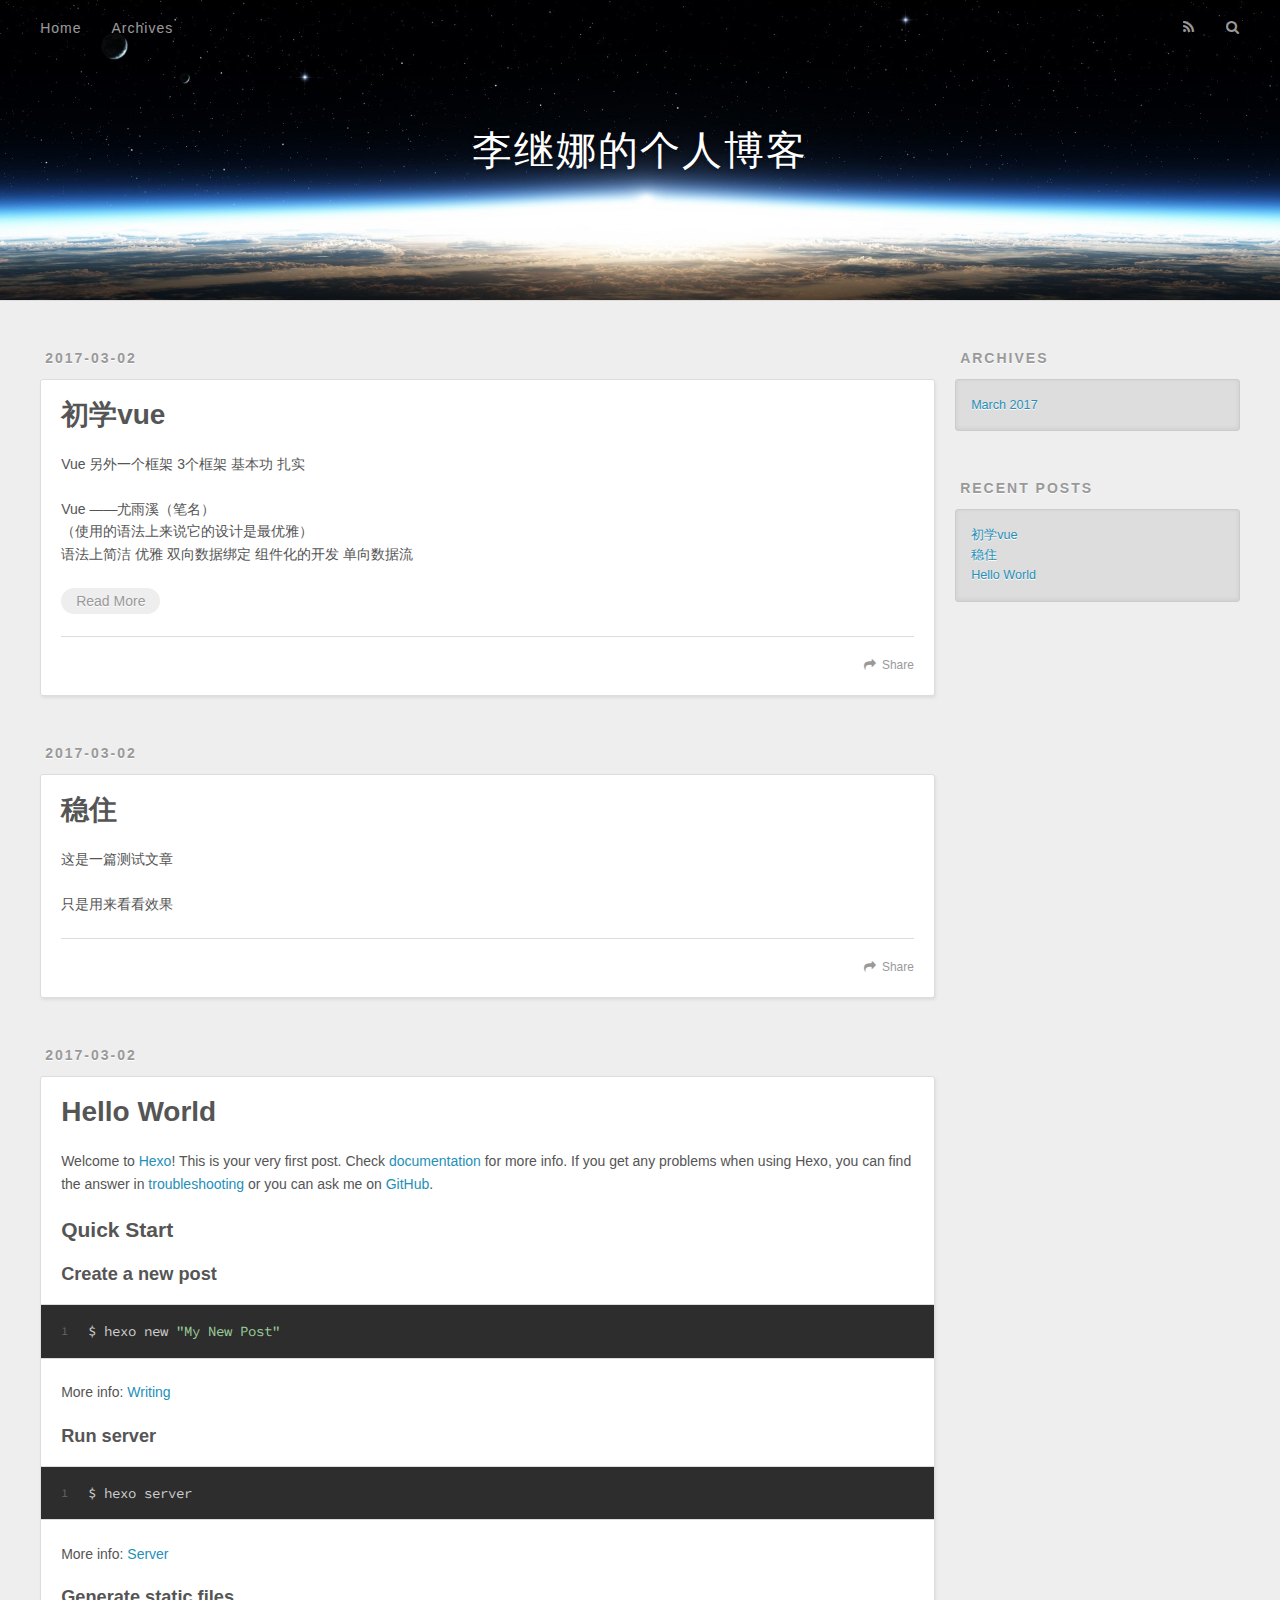
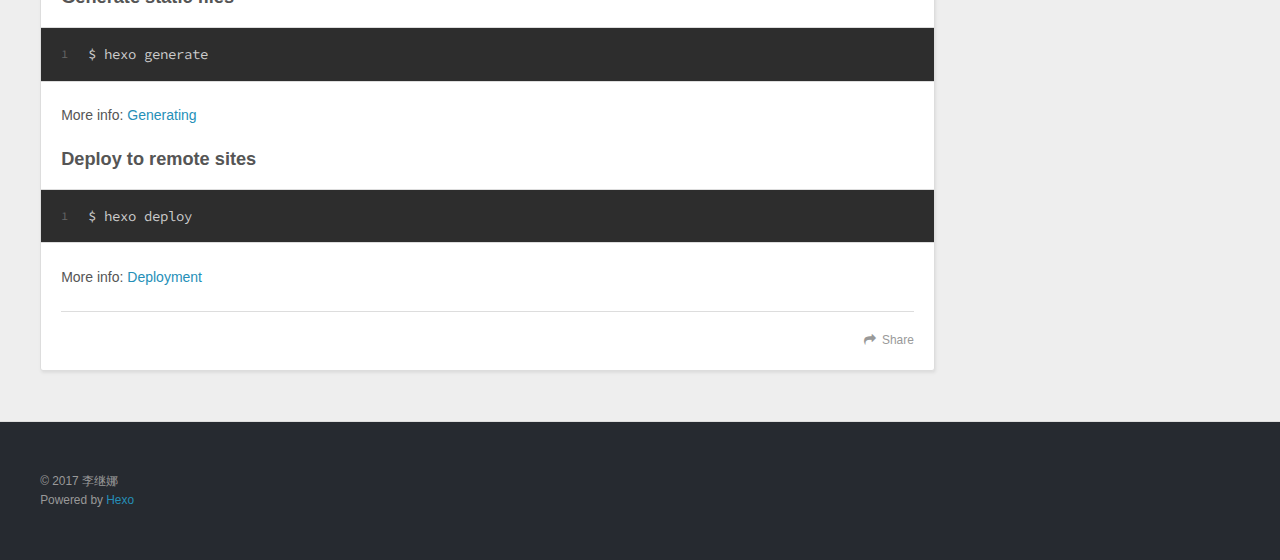
==== commit 8c660e33: "Site updated: 2017-03-02 17:16:19" ====
--- a/index.html
+++ b/index.html
@@ -1,258 +1,169 @@
-<!doctype html>
-<html class="theme-next use-motion ">
+<!DOCTYPE html>
+<html>
 <head>
-  
-
-<meta charset="UTF-8"/>
-<meta http-equiv="X-UA-Compatible" content="IE=edge,chrome=1" />
-<meta name="viewport" content="width=device-width, initial-scale=1, maximum-scale=1"/>
-
-
-<meta http-equiv="Cache-Control" content="no-transform" />
-<meta http-equiv="Cache-Control" content="no-siteapp" />
-
-
-
-
-
-
-  <link rel="stylesheet" type="text/css" href="/vendors/fancybox/source/jquery.fancybox.css?v=2.1.5"/>
-
-
-
-
-<link rel="stylesheet" type="text/css" href="/css/main.css?v=0.4.5.1"/>
-
-
-
-
-  <meta name="keywords" content="Hexo,next" />
-
-
-
-
-
-  <link rel="shorticon icon" type="image/x-icon" href="/favicon.ico?v=0.4.5.1" />
-
-
-<meta property="og:type" content="website">
+  <meta charset="utf-8">
+  
+  <title>李继娜的个人博客</title>
+  <meta name="viewport" content="width=device-width, initial-scale=1, maximum-scale=1">
+  <meta property="og:type" content="website">
 <meta property="og:title" content="李继娜的个人博客">
 <meta property="og:url" content="http://lijinalove.top/index.html">
 <meta property="og:site_name" content="李继娜的个人博客">
 <meta name="twitter:card" content="summary">
 <meta name="twitter:title" content="李继娜的个人博客">
-
-
-<script type="text/javascript" id="hexo.configuration">
-  var CONFIG = {
-    scheme: '',
-    sidebar: 'post'
-  };
-</script>
-
-  <title> 李继娜的个人博客 </title>
+  
+    <link rel="alternate" href="/atom.xml" title="李继娜的个人博客" type="application/atom+xml">
+  
+  
+    <link rel="icon" href="/favicon.png">
+  
+  
+    <link href="//fonts.googleapis.com/css?family=Source+Code+Pro" rel="stylesheet" type="text/css">
+  
+  <link rel="stylesheet" href="/css/style.css">
+  
+
 </head>
 
-<body itemscope itemtype="http://schema.org/WebPage" lang="zh-Hans">
-
-  <!--[if lte IE 8]>
-  <div style=' clear: both; height: 59px; padding:0 0 0 15px; position: relative;margin:0 auto;'>
-    <a href="http://windows.microsoft.com/en-US/internet-explorer/products/ie/home?ocid=ie6_countdown_bannercode">
-      <img src="http://7u2nvr.com1.z0.glb.clouddn.com/picouterie.jpg" border="0" height="42" width="820"
-           alt="You are using an outdated browser. For a faster, safer browsing experience, upgrade for free today or use other browser ,like chrome firefox safari."
-           style='margin-left:auto;margin-right:auto;display: block;'/>
-    </a>
-  </div>
-<![endif]-->
-  
-
-
-
-  <div class="container one-column 
-   page-home 
-">
-    <div class="headband"></div>
-
-    <header id="header" class="header" itemscope itemtype="http://schema.org/WPHeader">
-      <div class="header-inner"><h1 class="site-meta">
-  <span class="logo-line-before"><i></i></span>
-  <a href="/" class="brand" rel="start">
-      <span class="logo">
-        <i class="icon-next-logo"></i>
-      </span>
-      <span class="site-title">李继娜的个人博客</span>
-  </a>
-  <span class="logo-line-after"><i></i></span>
-</h1>
-
-<div class="site-nav-toggle">
-  <button>
-    <span class="btn-bar"></span>
-    <span class="btn-bar"></span>
-    <span class="btn-bar"></span>
-  </button>
-</div>
-
-<nav class="site-nav">
-  
-
-  
-    <ul id="menu" class="menu ">
-      
-        
-        <li class="menu-item menu-item-home">
-          <a href="/" rel="section">
-            <i class="menu-item-icon icon-next-home"></i> <br />
-            首页
-          </a>
-        </li>
-      
-        
-        <li class="menu-item menu-item-archives">
-          <a href="/archives" rel="section">
-            <i class="menu-item-icon icon-next-archives"></i> <br />
-            归档
-          </a>
-        </li>
-      
-        
-        <li class="menu-item menu-item-tags">
-          <a href="/tags" rel="section">
-            <i class="menu-item-icon icon-next-tags"></i> <br />
-            标签
-          </a>
-        </li>
-      
-
-      
-      
-        <li class="menu-item menu-item-search">
-          <a href="#" class="st-search-show-outputs">
-            <i class="menu-item-icon icon-next-search"></i> <br />
-            搜索
-          </a>
-        </li>
-      
-    </ul>
-  
-
-  
-</nav>
-
- </div>
-    </header>
-
-    <main id="main" class="main">
-      <div class="main-inner">
-        <div id="content" class="content"> 
-  <section id="posts" class="posts-expand">
-    
-      
-
-  <article class="post post-type-normal " itemscope itemtype="http://schema.org/Article">
-    <header class="post-header">
-
-      
-      
-        <h1 class="post-title" itemprop="name headline">
-          
-          
-            
-              <a class="post-title-link" href="/2017/03/02/稳住/" itemprop="url">
-                稳住
-              </a>
-            
-          
-        </h1>
-      
-
-      <div class="post-meta">
-        <span class="post-time">
-          发表于
-          <time itemprop="dateCreated" datetime="2017-03-02T15:14:56+08:00" content="2017-03-02">
-            2017-03-02
-          </time>
-        </span>
-
-        
-
-        
-          
-        
+<body>
+  <div id="container">
+    <div id="wrap">
+      <header id="header">
+  <div id="banner"></div>
+  <div id="header-outer" class="outer">
+    <div id="header-title" class="inner">
+      <h1 id="logo-wrap">
+        <a href="/" id="logo">李继娜的个人博客</a>
+      </h1>
+      
+    </div>
+    <div id="header-inner" class="inner">
+      <nav id="main-nav">
+        <a id="main-nav-toggle" class="nav-icon"></a>
+        
+          <a class="main-nav-link" href="/">Home</a>
+        
+          <a class="main-nav-link" href="/archives">Archives</a>
+        
+      </nav>
+      <nav id="sub-nav">
+        
+          <a id="nav-rss-link" class="nav-icon" href="/atom.xml" title="RSS Feed"></a>
+        
+        <a id="nav-search-btn" class="nav-icon" title="Search"></a>
+      </nav>
+      <div id="search-form-wrap">
+        <form action="//google.com/search" method="get" accept-charset="UTF-8" class="search-form"><input type="search" name="q" results="0" class="search-form-input" placeholder="Search"><button type="submit" class="search-form-submit">&#xF002;</button><input type="hidden" name="sitesearch" value="http://lijinalove.top"></form>
       </div>
-    </header>
-
-    <div class="post-body">
-
-      
-      
-
-      
-        
-          <span itemprop="articleBody"><p>这是一篇测试文章</p>
+    </div>
+  </div>
+</header>
+      <div class="outer">
+        <section id="main">
+  
+    <article id="post-初学vue" class="article article-type-post" itemscope itemprop="blogPost">
+  <div class="article-meta">
+    <a href="/2017/03/02/初学vue/" class="article-date">
+  <time datetime="2017-03-02T08:56:31.000Z" itemprop="datePublished">2017-03-02</time>
+</a>
+    
+  </div>
+  <div class="article-inner">
+    
+    
+      <header class="article-header">
+        
+  
+    <h1 itemprop="name">
+      <a class="article-title" href="/2017/03/02/初学vue/">初学vue</a>
+    </h1>
+  
+
+      </header>
+    
+    <div class="article-entry" itemprop="articleBody">
+      
+        <p>Vue  另外一个框架   3个框架  基本功 扎实</p>
+<p>Vue ——尤雨溪（笔名）<br>（使用的语法上来说它的设计是最优雅）<br>语法上简洁 优雅  双向数据绑定  组件化的开发  单向数据流</p>
+        
+          <p class="article-more-link">
+            <a href="/2017/03/02/初学vue/#more">Read More</a>
+          </p>
+        
+      
+    </div>
+    <footer class="article-footer">
+      <a data-url="http://lijinalove.top/2017/03/02/初学vue/" data-id="cizs6eyw70000nwql3csp8qft" class="article-share-link">Share</a>
+      
+      
+    </footer>
+  </div>
+  
+</article>
+
+
+  
+    <article id="post-稳住" class="article article-type-post" itemscope itemprop="blogPost">
+  <div class="article-meta">
+    <a href="/2017/03/02/稳住/" class="article-date">
+  <time datetime="2017-03-02T07:14:56.000Z" itemprop="datePublished">2017-03-02</time>
+</a>
+    
+  </div>
+  <div class="article-inner">
+    
+    
+      <header class="article-header">
+        
+  
+    <h1 itemprop="name">
+      <a class="article-title" href="/2017/03/02/稳住/">稳住</a>
+    </h1>
+  
+
+      </header>
+    
+    <div class="article-entry" itemprop="articleBody">
+      
+        <p>这是一篇测试文章</p>
 <p>只是用来看看效果</p>
-</span>
-        
-      
-    </div>
-
-    <footer class="post-footer">
-      
-
-      
-
-      
-      
-        <div class="post-eof"></div>
+
+      
+    </div>
+    <footer class="article-footer">
+      <a data-url="http://lijinalove.top/2017/03/02/稳住/" data-id="cizs6eywd0001nwql6k9z5ime" class="article-share-link">Share</a>
+      
       
     </footer>
-  </article>
-
-
-    
-      
-
-  <article class="post post-type-normal " itemscope itemtype="http://schema.org/Article">
-    <header class="post-header">
-
-      
-      
-        <h1 class="post-title" itemprop="name headline">
-          
-          
-            
-              <a class="post-title-link" href="/2017/03/02/hello-world/" itemprop="url">
-                Hello World
-              </a>
-            
-          
-        </h1>
-      
-
-      <div class="post-meta">
-        <span class="post-time">
-          发表于
-          <time itemprop="dateCreated" datetime="2017-03-02T14:49:42+08:00" content="2017-03-02">
-            2017-03-02
-          </time>
-        </span>
-
-        
-
-        
-          
-        
-      </div>
-    </header>
-
-    <div class="post-body">
-
-      
-      
-
-      
-        
-          <span itemprop="articleBody"><p>Welcome to <a href="https://hexo.io/" target="_blank" rel="external">Hexo</a>! This is your very first post. Check <a href="https://hexo.io/docs/" target="_blank" rel="external">documentation</a> for more info. If you get any problems when using Hexo, you can find the answer in <a href="https://hexo.io/docs/troubleshooting.html" target="_blank" rel="external">troubleshooting</a> or you can ask me on <a href="https://github.com/hexojs/hexo/issues" target="_blank" rel="external">GitHub</a>.</p>
+  </div>
+  
+</article>
+
+
+  
+    <article id="post-hello-world" class="article article-type-post" itemscope itemprop="blogPost">
+  <div class="article-meta">
+    <a href="/2017/03/02/hello-world/" class="article-date">
+  <time datetime="2017-03-02T06:49:42.444Z" itemprop="datePublished">2017-03-02</time>
+</a>
+    
+  </div>
+  <div class="article-inner">
+    
+    
+      <header class="article-header">
+        
+  
+    <h1 itemprop="name">
+      <a class="article-title" href="/2017/03/02/hello-world/">Hello World</a>
+    </h1>
+  
+
+      </header>
+    
+    <div class="article-entry" itemprop="articleBody">
+      
+        <p>Welcome to <a href="https://hexo.io/" target="_blank" rel="external">Hexo</a>! This is your very first post. Check <a href="https://hexo.io/docs/" target="_blank" rel="external">documentation</a> for more info. If you get any problems when using Hexo, you can find the answer in <a href="https://hexo.io/docs/troubleshooting.html" target="_blank" rel="external">troubleshooting</a> or you can ask me on <a href="https://github.com/hexojs/hexo/issues" target="_blank" rel="external">GitHub</a>.</p>
 <h2 id="Quick-Start"><a href="#Quick-Start" class="headerlink" title="Quick Start"></a>Quick Start</h2><h3 id="Create-a-new-post"><a href="#Create-a-new-post" class="headerlink" title="Create a new post"></a>Create a new post</h3><figure class="highlight bash"><table><tr><td class="gutter"><pre><div class="line">1</div></pre></td><td class="code"><pre><div class="line">$ hexo new <span class="string">"My New Post"</span></div></pre></td></tr></table></figure>
 <p>More info: <a href="https://hexo.io/docs/writing.html" target="_blank" rel="external">Writing</a></p>
 <h3 id="Run-server"><a href="#Run-server" class="headerlink" title="Run server"></a>Run server</h3><figure class="highlight bash"><table><tr><td class="gutter"><pre><div class="line">1</div></pre></td><td class="code"><pre><div class="line">$ hexo server</div></pre></td></tr></table></figure>
@@ -261,191 +172,97 @@
 <p>More info: <a href="https://hexo.io/docs/generating.html" target="_blank" rel="external">Generating</a></p>
 <h3 id="Deploy-to-remote-sites"><a href="#Deploy-to-remote-sites" class="headerlink" title="Deploy to remote sites"></a>Deploy to remote sites</h3><figure class="highlight bash"><table><tr><td class="gutter"><pre><div class="line">1</div></pre></td><td class="code"><pre><div class="line">$ hexo deploy</div></pre></td></tr></table></figure>
 <p>More info: <a href="https://hexo.io/docs/deployment.html" target="_blank" rel="external">Deployment</a></p>
-</span>
-        
-      
-    </div>
-
-    <footer class="post-footer">
-      
-
-      
-
-      
-      
-        <div class="post-eof"></div>
+
+      
+    </div>
+    <footer class="article-footer">
+      <a data-url="http://lijinalove.top/2017/03/02/hello-world/" data-id="cizs6eywp0002nwqlcacwzdhr" class="article-share-link">Share</a>
+      
       
     </footer>
-  </article>
-
-
-    
-  </section>
-
-  
- </div>
-
-        
-
+  </div>
+  
+</article>
+
+
+  
+
+</section>
+        
+          <aside id="sidebar">
+  
+    
+
+  
+    
+
+  
+    
+  
+    
+  <div class="widget-wrap">
+    <h3 class="widget-title">Archives</h3>
+    <div class="widget">
+      <ul class="archive-list"><li class="archive-list-item"><a class="archive-list-link" href="/archives/2017/03/">March 2017</a></li></ul>
+    </div>
+  </div>
+
+
+  
+    
+  <div class="widget-wrap">
+    <h3 class="widget-title">Recent Posts</h3>
+    <div class="widget">
+      <ul>
+        
+          <li>
+            <a href="/2017/03/02/初学vue/">初学vue</a>
+          </li>
+        
+          <li>
+            <a href="/2017/03/02/稳住/">稳住</a>
+          </li>
+        
+          <li>
+            <a href="/2017/03/02/hello-world/">Hello World</a>
+          </li>
+        
+      </ul>
+    </div>
+  </div>
+
+  
+</aside>
         
       </div>
-
-      
-  
-  <div class="sidebar-toggle">
-    <div class="sidebar-toggle-line-wrap">
-      <span class="sidebar-toggle-line sidebar-toggle-line-first"></span>
-      <span class="sidebar-toggle-line sidebar-toggle-line-middle"></span>
-      <span class="sidebar-toggle-line sidebar-toggle-line-last"></span>
-    </div>
-  </div>
-
-  <aside id="sidebar" class="sidebar">
-    <div class="sidebar-inner">
-
-      
-
-      <section class="site-overview">
-        <div class="site-author motion-element" itemprop="author" itemscope itemtype="http://schema.org/Person">
-          <img class="site-author-image" src="/images/avatar.jpeg" alt="李继娜" itemprop="image"/>
-          <p class="site-author-name" itemprop="name">李继娜</p>
-        </div>
-        <p class="site-description motion-element" itemprop="description"></p>
-        <nav class="site-state motion-element">
-          <div class="site-state-item site-state-posts">
-            <a href="/archives">
-              <span class="site-state-item-count">2</span>
-              <span class="site-state-item-name">日志</span>
-            </a>
-          </div>
-
-          <div class="site-state-item site-state-categories">
-            
-              <span class="site-state-item-count">0</span>
-              <span class="site-state-item-name">分类</span>
-              
-          </div>
-
-          <div class="site-state-item site-state-tags">
-            <a href="/tags">
-              <span class="site-state-item-count">0</span>
-              <span class="site-state-item-name">标签</span>
-              </a>
-          </div>
-
-        </nav>
-
-        
-
-        <div class="links-of-author motion-element">
-          
-        </div>
-
-        
-        
-
-        <div class="links-of-author motion-element">
-          
-        </div>
-
-      </section>
-
-      
-
-    </div>
-  </aside>
-
-
-    </main>
-
-    <footer id="footer" class="footer">
-      <div class="footer-inner"> <div class="copyright" >
-  
-  &copy; &nbsp; 
-  <span itemprop="copyrightYear">2017</span>
-  <span class="with-love">
-    <i class="icon-next-heart"></i>
-  </span>
-  <span class="author" itemprop="copyrightHolder">李继娜</span>
-</div>
-
-<div class="powered-by">
-  由 <a class="theme-link" href="http://hexo.io">Hexo</a> 强力驱动
-</div>
-
-<div class="theme-info">
-  主题 -
-  <a class="theme-link" href="https://github.com/iissnan/hexo-theme-next">
-    NexT
-  </a>
-</div>
-
-
- </div>
-    </footer>
-
-    <div class="back-to-top"></div>
-  </div>
-
-  <script type="text/javascript" src="/vendors/jquery/index.js?v=2.1.3"></script>
-
-  
-  
-  
-  
-  
-
-  
-
-
-
-  
-  <script type="text/javascript" src="/vendors/fancybox/source/jquery.fancybox.pack.js"></script>
-  <script type="text/javascript" src="/js/fancy-box.js?v=0.4.5.1"></script>
-
-
-  <script type="text/javascript" src="/js/helpers.js?v=0.4.5.1"></script>
-  
-
-  <script type="text/javascript" src="/vendors/velocity/velocity.min.js"></script>
-  <script type="text/javascript" src="/vendors/velocity/velocity.ui.min.js"></script>
-
-  <script type="text/javascript" src="/js/motion_global.js?v=0.4.5.1" id="motion.global"></script>
-
-
-
-
-  
-
-  <script type="text/javascript">
-    $(document).ready(function () {
-      if (CONFIG.sidebar === 'always') {
-        displaySidebar();
-      }
-    });
-  </script>
-
-  
-
-  
-  
-  
-
-  
-
-
-
-  
-
-  
-  <script type="text/javascript" src="/js/lazyload.js"></script>
-  <script type="text/javascript">
-    $(function () {
-      $("#posts").find('img').lazyload({
-        placeholder: "/images/loading.gif",
-        effect: "fadeIn"
-      });
-    });
-  </script>
+      <footer id="footer">
+  
+  <div class="outer">
+    <div id="footer-info" class="inner">
+      &copy; 2017 李继娜<br>
+      Powered by <a href="http://hexo.io/" target="_blank">Hexo</a>
+    </div>
+  </div>
+</footer>
+    </div>
+    <nav id="mobile-nav">
+  
+    <a href="/" class="mobile-nav-link">Home</a>
+  
+    <a href="/archives" class="mobile-nav-link">Archives</a>
+  
+</nav>
+    
+
+<script src="//ajax.googleapis.com/ajax/libs/jquery/2.0.3/jquery.min.js"></script>
+
+
+  <link rel="stylesheet" href="/fancybox/jquery.fancybox.css">
+  <script src="/fancybox/jquery.fancybox.pack.js"></script>
+
+
+<script src="/js/script.js"></script>
+
+  </div>
 </body>
-</html>
+</html>--- a/css/style.css
+++ b/css/style.css
@@ -0,0 +1,1374 @@
+body {
+  width: 100%;
+}
+body:before,
+body:after {
+  content: "";
+  display: table;
+}
+body:after {
+  clear: both;
+}
+html,
+body,
+div,
+span,
+applet,
+object,
+iframe,
+h1,
+h2,
+h3,
+h4,
+h5,
+h6,
+p,
+blockquote,
+pre,
+a,
+abbr,
+acronym,
+address,
+big,
+cite,
+code,
+del,
+dfn,
+em,
+img,
+ins,
+kbd,
+q,
+s,
+samp,
+small,
+strike,
+strong,
+sub,
+sup,
+tt,
+var,
+dl,
+dt,
+dd,
+ol,
+ul,
+li,
+fieldset,
+form,
+label,
+legend,
+table,
+caption,
+tbody,
+tfoot,
+thead,
+tr,
+th,
+td {
+  margin: 0;
+  padding: 0;
+  border: 0;
+  outline: 0;
+  font-weight: inherit;
+  font-style: inherit;
+  font-family: inherit;
+  font-size: 100%;
+  vertical-align: baseline;
+}
+body {
+  line-height: 1;
+  color: #000;
+  background: #fff;
+}
+ol,
+ul {
+  list-style: none;
+}
+table {
+  border-collapse: separate;
+  border-spacing: 0;
+  vertical-align: middle;
+}
+caption,
+th,
+td {
+  text-align: left;
+  font-weight: normal;
+  vertical-align: middle;
+}
+a img {
+  border: none;
+}
+input,
+button {
+  margin: 0;
+  padding: 0;
+}
+input::-moz-focus-inner,
+button::-moz-focus-inner {
+  border: 0;
+  padding: 0;
+}
+@font-face {
+  font-family: FontAwesome;
+  font-style: normal;
+  font-weight: normal;
+  src: url("fonts/fontawesome-webfont.eot?v=#4.0.3");
+  src: url("fonts/fontawesome-webfont.eot?#iefix&v=#4.0.3") format("embedded-opentype"), url("fonts/fontawesome-webfont.woff?v=#4.0.3") format("woff"), url("fonts/fontawesome-webfont.ttf?v=#4.0.3") format("truetype"), url("fonts/fontawesome-webfont.svg#fontawesomeregular?v=#4.0.3") format("svg");
+}
+html,
+body,
+#container {
+  height: 100%;
+}
+body {
+  background: #eee;
+  font: 14px "Helvetica Neue", Helvetica, Arial, sans-serif;
+  -webkit-text-size-adjust: 100%;
+}
+.outer {
+  max-width: 1220px;
+  margin: 0 auto;
+  padding: 0 20px;
+}
+.outer:before,
+.outer:after {
+  content: "";
+  display: table;
+}
+.outer:after {
+  clear: both;
+}
+.inner {
+  display: inline;
+  float: left;
+  width: 98.33333333333333%;
+  margin: 0 0.833333333333333%;
+}
+.left,
+.alignleft {
+  float: left;
+}
+.right,
+.alignright {
+  float: right;
+}
+.clear {
+  clear: both;
+}
+#container {
+  position: relative;
+}
+.mobile-nav-on {
+  overflow: hidden;
+}
+#wrap {
+  height: 100%;
+  width: 100%;
+  position: absolute;
+  top: 0;
+  left: 0;
+  -webkit-transition: 0.2s ease-out;
+  -moz-transition: 0.2s ease-out;
+  -ms-transition: 0.2s ease-out;
+  transition: 0.2s ease-out;
+  z-index: 1;
+  background: #eee;
+}
+.mobile-nav-on #wrap {
+  left: 280px;
+}
+@media screen and (min-width: 768px) {
+  #main {
+    display: inline;
+    float: left;
+    width: 73.33333333333333%;
+    margin: 0 0.833333333333333%;
+  }
+}
+.article-date,
+.article-category-link,
+.archive-year,
+.widget-title {
+  text-decoration: none;
+  text-transform: uppercase;
+  letter-spacing: 2px;
+  color: #999;
+  margin-bottom: 1em;
+  margin-left: 5px;
+  line-height: 1em;
+  text-shadow: 0 1px #fff;
+  font-weight: bold;
+}
+.article-inner,
+.archive-article-inner {
+  background: #fff;
+  -webkit-box-shadow: 1px 2px 3px #ddd;
+  box-shadow: 1px 2px 3px #ddd;
+  border: 1px solid #ddd;
+  border-radius: 3px;
+}
+.article-entry h1,
+.widget h1 {
+  font-size: 2em;
+}
+.article-entry h2,
+.widget h2 {
+  font-size: 1.5em;
+}
+.article-entry h3,
+.widget h3 {
+  font-size: 1.3em;
+}
+.article-entry h4,
+.widget h4 {
+  font-size: 1.2em;
+}
+.article-entry h5,
+.widget h5 {
+  font-size: 1em;
+}
+.article-entry h6,
+.widget h6 {
+  font-size: 1em;
+  color: #999;
+}
+.article-entry hr,
+.widget hr {
+  border: 1px dashed #ddd;
+}
+.article-entry strong,
+.widget strong {
+  font-weight: bold;
+}
+.article-entry em,
+.widget em,
+.article-entry cite,
+.widget cite {
+  font-style: italic;
+}
+.article-entry sup,
+.widget sup,
+.article-entry sub,
+.widget sub {
+  font-size: 0.75em;
+  line-height: 0;
+  position: relative;
+  vertical-align: baseline;
+}
+.article-entry sup,
+.widget sup {
+  top: -0.5em;
+}
+.article-entry sub,
+.widget sub {
+  bottom: -0.2em;
+}
+.article-entry small,
+.widget small {
+  font-size: 0.85em;
+}
+.article-entry acronym,
+.widget acronym,
+.article-entry abbr,
+.widget abbr {
+  border-bottom: 1px dotted;
+}
+.article-entry ul,
+.widget ul,
+.article-entry ol,
+.widget ol,
+.article-entry dl,
+.widget dl {
+  margin: 0 20px;
+  line-height: 1.6em;
+}
+.article-entry ul ul,
+.widget ul ul,
+.article-entry ol ul,
+.widget ol ul,
+.article-entry ul ol,
+.widget ul ol,
+.article-entry ol ol,
+.widget ol ol {
+  margin-top: 0;
+  margin-bottom: 0;
+}
+.article-entry ul,
+.widget ul {
+  list-style: disc;
+}
+.article-entry ol,
+.widget ol {
+  list-style: decimal;
+}
+.article-entry dt,
+.widget dt {
+  font-weight: bold;
+}
+#header {
+  height: 300px;
+  position: relative;
+  border-bottom: 1px solid #ddd;
+}
+#header:before,
+#header:after {
+  content: "";
+  position: absolute;
+  left: 0;
+  right: 0;
+  height: 40px;
+}
+#header:before {
+  top: 0;
+  background: -webkit-linear-gradient(rgba(0,0,0,0.2), transparent);
+  background: -moz-linear-gradient(rgba(0,0,0,0.2), transparent);
+  background: -ms-linear-gradient(rgba(0,0,0,0.2), transparent);
+  background: linear-gradient(rgba(0,0,0,0.2), transparent);
+}
+#header:after {
+  bottom: 0;
+  background: -webkit-linear-gradient(transparent, rgba(0,0,0,0.2));
+  background: -moz-linear-gradient(transparent, rgba(0,0,0,0.2));
+  background: -ms-linear-gradient(transparent, rgba(0,0,0,0.2));
+  background: linear-gradient(transparent, rgba(0,0,0,0.2));
+}
+#header-outer {
+  height: 100%;
+  position: relative;
+}
+#header-inner {
+  position: relative;
+  overflow: hidden;
+}
+#banner {
+  position: absolute;
+  top: 0;
+  left: 0;
+  width: 100%;
+  height: 100%;
+  background: url("images/banner.jpg") center #000;
+  -webkit-background-size: cover;
+  -moz-background-size: cover;
+  background-size: cover;
+  z-index: -1;
+}
+#header-title {
+  text-align: center;
+  height: 40px;
+  position: absolute;
+  top: 50%;
+  left: 0;
+  margin-top: -20px;
+}
+#logo,
+#subtitle {
+  text-decoration: none;
+  color: #fff;
+  font-weight: 300;
+  text-shadow: 0 1px 4px rgba(0,0,0,0.3);
+}
+#logo {
+  font-size: 40px;
+  line-height: 40px;
+  letter-spacing: 2px;
+}
+#subtitle {
+  font-size: 16px;
+  line-height: 16px;
+  letter-spacing: 1px;
+}
+#subtitle-wrap {
+  margin-top: 16px;
+}
+#main-nav {
+  float: left;
+  margin-left: -15px;
+}
+.nav-icon,
+.main-nav-link {
+  float: left;
+  color: #fff;
+  opacity: 0.6;
+  text-decoration: none;
+  text-shadow: 0 1px rgba(0,0,0,0.2);
+  -webkit-transition: opacity 0.2s;
+  -moz-transition: opacity 0.2s;
+  -ms-transition: opacity 0.2s;
+  transition: opacity 0.2s;
+  display: block;
+  padding: 20px 15px;
+}
+.nav-icon:hover,
+.main-nav-link:hover {
+  opacity: 1;
+}
+.nav-icon {
+  font-family: FontAwesome;
+  text-align: center;
+  font-size: 14px;
+  width: 14px;
+  height: 14px;
+  padding: 20px 15px;
+  position: relative;
+  cursor: pointer;
+}
+.main-nav-link {
+  font-weight: 300;
+  letter-spacing: 1px;
+}
+@media screen and (max-width: 479px) {
+  .main-nav-link {
+    display: none;
+  }
+}
+#main-nav-toggle {
+  display: none;
+}
+#main-nav-toggle:before {
+  content: "\f0c9";
+}
+@media screen and (max-width: 479px) {
+  #main-nav-toggle {
+    display: block;
+  }
+}
+#sub-nav {
+  float: right;
+  margin-right: -15px;
+}
+#nav-rss-link:before {
+  content: "\f09e";
+}
+#nav-search-btn:before {
+  content: "\f002";
+}
+#search-form-wrap {
+  position: absolute;
+  top: 15px;
+  width: 150px;
+  height: 30px;
+  right: -150px;
+  opacity: 0;
+  -webkit-transition: 0.2s ease-out;
+  -moz-transition: 0.2s ease-out;
+  -ms-transition: 0.2s ease-out;
+  transition: 0.2s ease-out;
+}
+#search-form-wrap.on {
+  opacity: 1;
+  right: 0;
+}
+@media screen and (max-width: 479px) {
+  #search-form-wrap {
+    width: 100%;
+    right: -100%;
+  }
+}
+.search-form {
+  position: absolute;
+  top: 0;
+  left: 0;
+  right: 0;
+  background: #fff;
+  padding: 5px 15px;
+  border-radius: 15px;
+  -webkit-box-shadow: 0 0 10px rgba(0,0,0,0.3);
+  box-shadow: 0 0 10px rgba(0,0,0,0.3);
+}
+.search-form-input {
+  border: none;
+  background: none;
+  color: #555;
+  width: 100%;
+  font: 13px "Helvetica Neue", Helvetica, Arial, sans-serif;
+  outline: none;
+}
+.search-form-input::-webkit-search-results-decoration,
+.search-form-input::-webkit-search-cancel-button {
+  -webkit-appearance: none;
+}
+.search-form-submit {
+  position: absolute;
+  top: 50%;
+  right: 10px;
+  margin-top: -7px;
+  font: 13px FontAwesome;
+  border: none;
+  background: none;
+  color: #bbb;
+  cursor: pointer;
+}
+.search-form-submit:hover,
+.search-form-submit:focus {
+  color: #777;
+}
+.article {
+  margin: 50px 0;
+}
+.article-inner {
+  overflow: hidden;
+}
+.article-meta:before,
+.article-meta:after {
+  content: "";
+  display: table;
+}
+.article-meta:after {
+  clear: both;
+}
+.article-date {
+  float: left;
+}
+.article-category {
+  float: left;
+  line-height: 1em;
+  color: #ccc;
+  text-shadow: 0 1px #fff;
+  margin-left: 8px;
+}
+.article-category:before {
+  content: "\2022";
+}
+.article-category-link {
+  margin: 0 12px 1em;
+}
+.article-header {
+  padding: 20px 20px 0;
+}
+.article-title {
+  text-decoration: none;
+  font-size: 2em;
+  font-weight: bold;
+  color: #555;
+  line-height: 1.1em;
+  -webkit-transition: color 0.2s;
+  -moz-transition: color 0.2s;
+  -ms-transition: color 0.2s;
+  transition: color 0.2s;
+}
+a.article-title:hover {
+  color: #258fb8;
+}
+.article-entry {
+  color: #555;
+  padding: 0 20px;
+}
+.article-entry:before,
+.article-entry:after {
+  content: "";
+  display: table;
+}
+.article-entry:after {
+  clear: both;
+}
+.article-entry p,
+.article-entry table {
+  line-height: 1.6em;
+  margin: 1.6em 0;
+}
+.article-entry h1,
+.article-entry h2,
+.article-entry h3,
+.article-entry h4,
+.article-entry h5,
+.article-entry h6 {
+  font-weight: bold;
+}
+.article-entry h1,
+.article-entry h2,
+.article-entry h3,
+.article-entry h4,
+.article-entry h5,
+.article-entry h6 {
+  line-height: 1.1em;
+  margin: 1.1em 0;
+}
+.article-entry a {
+  color: #258fb8;
+  text-decoration: none;
+}
+.article-entry a:hover {
+  text-decoration: underline;
+}
+.article-entry ul,
+.article-entry ol,
+.article-entry dl {
+  margin-top: 1.6em;
+  margin-bottom: 1.6em;
+}
+.article-entry img,
+.article-entry video {
+  max-width: 100%;
+  height: auto;
+  display: block;
+  margin: auto;
+}
+.article-entry iframe {
+  border: none;
+}
+.article-entry table {
+  width: 100%;
+  border-collapse: collapse;
+  border-spacing: 0;
+}
+.article-entry th {
+  font-weight: bold;
+  border-bottom: 3px solid #ddd;
+  padding-bottom: 0.5em;
+}
+.article-entry td {
+  border-bottom: 1px solid #ddd;
+  padding: 10px 0;
+}
+.article-entry blockquote {
+  font-family: Georgia, "Times New Roman", serif;
+  font-size: 1.4em;
+  margin: 1.6em 20px;
+  text-align: center;
+}
+.article-entry blockquote footer {
+  font-size: 14px;
+  margin: 1.6em 0;
+  font-family: "Helvetica Neue", Helvetica, Arial, sans-serif;
+}
+.article-entry blockquote footer cite:before {
+  content: "—";
+  padding: 0 0.5em;
+}
+.article-entry .pullquote {
+  text-align: left;
+  width: 45%;
+  margin: 0;
+}
+.article-entry .pullquote.left {
+  margin-left: 0.5em;
+  margin-right: 1em;
+}
+.article-entry .pullquote.right {
+  margin-right: 0.5em;
+  margin-left: 1em;
+}
+.article-entry .caption {
+  color: #999;
+  display: block;
+  font-size: 0.9em;
+  margin-top: 0.5em;
+  position: relative;
+  text-align: center;
+}
+.article-entry .video-container {
+  position: relative;
+  padding-top: 56.25%;
+  height: 0;
+  overflow: hidden;
+}
+.article-entry .video-container iframe,
+.article-entry .video-container object,
+.article-entry .video-container embed {
+  position: absolute;
+  top: 0;
+  left: 0;
+  width: 100%;
+  height: 100%;
+  margin-top: 0;
+}
+.article-more-link a {
+  display: inline-block;
+  line-height: 1em;
+  padding: 6px 15px;
+  border-radius: 15px;
+  background: #eee;
+  color: #999;
+  text-shadow: 0 1px #fff;
+  text-decoration: none;
+}
+.article-more-link a:hover {
+  background: #258fb8;
+  color: #fff;
+  text-decoration: none;
+  text-shadow: 0 1px #1e7293;
+}
+.article-footer {
+  font-size: 0.85em;
+  line-height: 1.6em;
+  border-top: 1px solid #ddd;
+  padding-top: 1.6em;
+  margin: 0 20px 20px;
+}
+.article-footer:before,
+.article-footer:after {
+  content: "";
+  display: table;
+}
+.article-footer:after {
+  clear: both;
+}
+.article-footer a {
+  color: #999;
+  text-decoration: none;
+}
+.article-footer a:hover {
+  color: #555;
+}
+.article-tag-list-item {
+  float: left;
+  margin-right: 10px;
+}
+.article-tag-list-link:before {
+  content: "#";
+}
+.article-comment-link {
+  float: right;
+}
+.article-comment-link:before {
+  content: "\f075";
+  font-family: FontAwesome;
+  padding-right: 8px;
+}
+.article-share-link {
+  cursor: pointer;
+  float: right;
+  margin-left: 20px;
+}
+.article-share-link:before {
+  content: "\f064";
+  font-family: FontAwesome;
+  padding-right: 6px;
+}
+#article-nav {
+  position: relative;
+}
+#article-nav:before,
+#article-nav:after {
+  content: "";
+  display: table;
+}
+#article-nav:after {
+  clear: both;
+}
+@media screen and (min-width: 768px) {
+  #article-nav {
+    margin: 50px 0;
+  }
+  #article-nav:before {
+    width: 8px;
+    height: 8px;
+    position: absolute;
+    top: 50%;
+    left: 50%;
+    margin-top: -4px;
+    margin-left: -4px;
+    content: "";
+    border-radius: 50%;
+    background: #ddd;
+    -webkit-box-shadow: 0 1px 2px #fff;
+    box-shadow: 0 1px 2px #fff;
+  }
+}
+.article-nav-link-wrap {
+  text-decoration: none;
+  text-shadow: 0 1px #fff;
+  color: #999;
+  -webkit-box-sizing: border-box;
+  -moz-box-sizing: border-box;
+  box-sizing: border-box;
+  margin-top: 50px;
+  text-align: center;
+  display: block;
+}
+.article-nav-link-wrap:hover {
+  color: #555;
+}
+@media screen and (min-width: 768px) {
+  .article-nav-link-wrap {
+    width: 50%;
+    margin-top: 0;
+  }
+}
+@media screen and (min-width: 768px) {
+  #article-nav-newer {
+    float: left;
+    text-align: right;
+    padding-right: 20px;
+  }
+}
+@media screen and (min-width: 768px) {
+  #article-nav-older {
+    float: right;
+    text-align: left;
+    padding-left: 20px;
+  }
+}
+.article-nav-caption {
+  text-transform: uppercase;
+  letter-spacing: 2px;
+  color: #ddd;
+  line-height: 1em;
+  font-weight: bold;
+}
+#article-nav-newer .article-nav-caption {
+  margin-right: -2px;
+}
+.article-nav-title {
+  font-size: 0.85em;
+  line-height: 1.6em;
+  margin-top: 0.5em;
+}
+.article-share-box {
+  position: absolute;
+  display: none;
+  background: #fff;
+  -webkit-box-shadow: 1px 2px 10px rgba(0,0,0,0.2);
+  box-shadow: 1px 2px 10px rgba(0,0,0,0.2);
+  border-radius: 3px;
+  margin-left: -145px;
+  overflow: hidden;
+  z-index: 1;
+}
+.article-share-box.on {
+  display: block;
+}
+.article-share-input {
+  width: 100%;
+  background: none;
+  -webkit-box-sizing: border-box;
+  -moz-box-sizing: border-box;
+  box-sizing: border-box;
+  font: 14px "Helvetica Neue", Helvetica, Arial, sans-serif;
+  padding: 0 15px;
+  color: #555;
+  outline: none;
+  border: 1px solid #ddd;
+  border-radius: 3px 3px 0 0;
+  height: 36px;
+  line-height: 36px;
+}
+.article-share-links {
+  background: #eee;
+}
+.article-share-links:before,
+.article-share-links:after {
+  content: "";
+  display: table;
+}
+.article-share-links:after {
+  clear: both;
+}
+.article-share-twitter,
+.article-share-facebook,
+.article-share-pinterest,
+.article-share-google {
+  width: 50px;
+  height: 36px;
+  display: block;
+  float: left;
+  position: relative;
+  color: #999;
+  text-shadow: 0 1px #fff;
+}
+.article-share-twitter:before,
+.article-share-facebook:before,
+.article-share-pinterest:before,
+.article-share-google:before {
+  font-size: 20px;
+  font-family: FontAwesome;
+  width: 20px;
+  height: 20px;
+  position: absolute;
+  top: 50%;
+  left: 50%;
+  margin-top: -10px;
+  margin-left: -10px;
+  text-align: center;
+}
+.article-share-twitter:hover,
+.article-share-facebook:hover,
+.article-share-pinterest:hover,
+.article-share-google:hover {
+  color: #fff;
+}
+.article-share-twitter:before {
+  content: "\f099";
+}
+.article-share-twitter:hover {
+  background: #00aced;
+  text-shadow: 0 1px #008abe;
+}
+.article-share-facebook:before {
+  content: "\f09a";
+}
+.article-share-facebook:hover {
+  background: #3b5998;
+  text-shadow: 0 1px #2f477a;
+}
+.article-share-pinterest:before {
+  content: "\f0d2";
+}
+.article-share-pinterest:hover {
+  background: #cb2027;
+  text-shadow: 0 1px #a21a1f;
+}
+.article-share-google:before {
+  content: "\f0d5";
+}
+.article-share-google:hover {
+  background: #dd4b39;
+  text-shadow: 0 1px #be3221;
+}
+.article-gallery {
+  background: #000;
+  position: relative;
+}
+.article-gallery-photos {
+  position: relative;
+  overflow: hidden;
+}
+.article-gallery-img {
+  display: none;
+  max-width: 100%;
+}
+.article-gallery-img:first-child {
+  display: block;
+}
+.article-gallery-img.loaded {
+  position: absolute;
+  display: block;
+}
+.article-gallery-img img {
+  display: block;
+  max-width: 100%;
+  margin: 0 auto;
+}
+#comments {
+  background: #fff;
+  -webkit-box-shadow: 1px 2px 3px #ddd;
+  box-shadow: 1px 2px 3px #ddd;
+  padding: 20px;
+  border: 1px solid #ddd;
+  border-radius: 3px;
+  margin: 50px 0;
+}
+#comments a {
+  color: #258fb8;
+}
+.archives-wrap {
+  margin: 50px 0;
+}
+.archives:before,
+.archives:after {
+  content: "";
+  display: table;
+}
+.archives:after {
+  clear: both;
+}
+.archive-year-wrap {
+  margin-bottom: 1em;
+}
+.archives {
+  -webkit-column-gap: 10px;
+  -moz-column-gap: 10px;
+  column-gap: 10px;
+}
+@media screen and (min-width: 480px) and (max-width: 767px) {
+  .archives {
+    -webkit-column-count: 2;
+    -moz-column-count: 2;
+    column-count: 2;
+  }
+}
+@media screen and (min-width: 768px) {
+  .archives {
+    -webkit-column-count: 3;
+    -moz-column-count: 3;
+    column-count: 3;
+  }
+}
+.archive-article {
+  -webkit-column-break-inside: avoid;
+  page-break-inside: avoid;
+  overflow: hidden;
+  break-inside: avoid-column;
+}
+.archive-article-inner {
+  padding: 10px;
+  margin-bottom: 15px;
+}
+.archive-article-title {
+  text-decoration: none;
+  font-weight: bold;
+  color: #555;
+  -webkit-transition: color 0.2s;
+  -moz-transition: color 0.2s;
+  -ms-transition: color 0.2s;
+  transition: color 0.2s;
+  line-height: 1.6em;
+}
+.archive-article-title:hover {
+  color: #258fb8;
+}
+.archive-article-footer {
+  margin-top: 1em;
+}
+.archive-article-date {
+  color: #999;
+  text-decoration: none;
+  font-size: 0.85em;
+  line-height: 1em;
+  margin-bottom: 0.5em;
+  display: block;
+}
+#page-nav {
+  margin: 50px auto;
+  background: #fff;
+  -webkit-box-shadow: 1px 2px 3px #ddd;
+  box-shadow: 1px 2px 3px #ddd;
+  border: 1px solid #ddd;
+  border-radius: 3px;
+  text-align: center;
+  color: #999;
+  overflow: hidden;
+}
+#page-nav:before,
+#page-nav:after {
+  content: "";
+  display: table;
+}
+#page-nav:after {
+  clear: both;
+}
+#page-nav a,
+#page-nav span {
+  padding: 10px 20px;
+  line-height: 1;
+  height: 2ex;
+}
+#page-nav a {
+  color: #999;
+  text-decoration: none;
+}
+#page-nav a:hover {
+  background: #999;
+  color: #fff;
+}
+#page-nav .prev {
+  float: left;
+}
+#page-nav .next {
+  float: right;
+}
+#page-nav .page-number {
+  display: inline-block;
+}
+@media screen and (max-width: 479px) {
+  #page-nav .page-number {
+    display: none;
+  }
+}
+#page-nav .current {
+  color: #555;
+  font-weight: bold;
+}
+#page-nav .space {
+  color: #ddd;
+}
+#footer {
+  background: #262a30;
+  padding: 50px 0;
+  border-top: 1px solid #ddd;
+  color: #999;
+}
+#footer a {
+  color: #258fb8;
+  text-decoration: none;
+}
+#footer a:hover {
+  text-decoration: underline;
+}
+#footer-info {
+  line-height: 1.6em;
+  font-size: 0.85em;
+}
+.article-entry pre,
+.article-entry .highlight {
+  background: #2d2d2d;
+  margin: 0 -20px;
+  padding: 15px 20px;
+  border-style: solid;
+  border-color: #ddd;
+  border-width: 1px 0;
+  overflow: auto;
+  color: #ccc;
+  line-height: 22.400000000000002px;
+}
+.article-entry .highlight .gutter pre,
+.article-entry .gist .gist-file .gist-data .line-numbers {
+  color: #666;
+  font-size: 0.85em;
+}
+.article-entry pre,
+.article-entry code {
+  font-family: "Source Code Pro", Consolas, Monaco, Menlo, Consolas, monospace;
+}
+.article-entry code {
+  background: #eee;
+  text-shadow: 0 1px #fff;
+  padding: 0 0.3em;
+}
+.article-entry pre code {
+  background: none;
+  text-shadow: none;
+  padding: 0;
+}
+.article-entry .highlight pre {
+  border: none;
+  margin: 0;
+  padding: 0;
+}
+.article-entry .highlight table {
+  margin: 0;
+  width: auto;
+}
+.article-entry .highlight td {
+  border: none;
+  padding: 0;
+}
+.article-entry .highlight figcaption {
+  font-size: 0.85em;
+  color: #999;
+  line-height: 1em;
+  margin-bottom: 1em;
+}
+.article-entry .highlight figcaption:before,
+.article-entry .highlight figcaption:after {
+  content: "";
+  display: table;
+}
+.article-entry .highlight figcaption:after {
+  clear: both;
+}
+.article-entry .highlight figcaption a {
+  float: right;
+}
+.article-entry .highlight .gutter pre {
+  text-align: right;
+  padding-right: 20px;
+}
+.article-entry .highlight .line {
+  height: 22.400000000000002px;
+}
+.article-entry .highlight .line.marked {
+  background: #515151;
+}
+.article-entry .gist {
+  margin: 0 -20px;
+  border-style: solid;
+  border-color: #ddd;
+  border-width: 1px 0;
+  background: #2d2d2d;
+  padding: 15px 20px 15px 0;
+}
+.article-entry .gist .gist-file {
+  border: none;
+  font-family: "Source Code Pro", Consolas, Monaco, Menlo, Consolas, monospace;
+  margin: 0;
+}
+.article-entry .gist .gist-file .gist-data {
+  background: none;
+  border: none;
+}
+.article-entry .gist .gist-file .gist-data .line-numbers {
+  background: none;
+  border: none;
+  padding: 0 20px 0 0;
+}
+.article-entry .gist .gist-file .gist-data .line-data {
+  padding: 0 !important;
+}
+.article-entry .gist .gist-file .highlight {
+  margin: 0;
+  padding: 0;
+  border: none;
+}
+.article-entry .gist .gist-file .gist-meta {
+  background: #2d2d2d;
+  color: #999;
+  font: 0.85em "Helvetica Neue", Helvetica, Arial, sans-serif;
+  text-shadow: 0 0;
+  padding: 0;
+  margin-top: 1em;
+  margin-left: 20px;
+}
+.article-entry .gist .gist-file .gist-meta a {
+  color: #258fb8;
+  font-weight: normal;
+}
+.article-entry .gist .gist-file .gist-meta a:hover {
+  text-decoration: underline;
+}
+pre .comment,
+pre .title {
+  color: #999;
+}
+pre .variable,
+pre .attribute,
+pre .tag,
+pre .regexp,
+pre .ruby .constant,
+pre .xml .tag .title,
+pre .xml .pi,
+pre .xml .doctype,
+pre .html .doctype,
+pre .css .id,
+pre .css .class,
+pre .css .pseudo {
+  color: #f2777a;
+}
+pre .number,
+pre .preprocessor,
+pre .built_in,
+pre .literal,
+pre .params,
+pre .constant {
+  color: #f99157;
+}
+pre .class,
+pre .ruby .class .title,
+pre .css .rules .attribute {
+  color: #9c9;
+}
+pre .string,
+pre .value,
+pre .inheritance,
+pre .header,
+pre .ruby .symbol,
+pre .xml .cdata {
+  color: #9c9;
+}
+pre .css .hexcolor {
+  color: #6cc;
+}
+pre .function,
+pre .python .decorator,
+pre .python .title,
+pre .ruby .function .title,
+pre .ruby .title .keyword,
+pre .perl .sub,
+pre .javascript .title,
+pre .coffeescript .title {
+  color: #69c;
+}
+pre .keyword,
+pre .javascript .function {
+  color: #c9c;
+}
+@media screen and (max-width: 479px) {
+  #mobile-nav {
+    position: absolute;
+    top: 0;
+    left: 0;
+    width: 280px;
+    height: 100%;
+    background: #191919;
+    border-right: 1px solid #fff;
+  }
+}
+@media screen and (max-width: 479px) {
+  .mobile-nav-link {
+    display: block;
+    color: #999;
+    text-decoration: none;
+    padding: 15px 20px;
+    font-weight: bold;
+  }
+  .mobile-nav-link:hover {
+    color: #fff;
+  }
+}
+@media screen and (min-width: 768px) {
+  #sidebar {
+    display: inline;
+    float: left;
+    width: 23.333333333333332%;
+    margin: 0 0.833333333333333%;
+  }
+}
+.widget-wrap {
+  margin: 50px 0;
+}
+.widget {
+  color: #777;
+  text-shadow: 0 1px #fff;
+  background: #ddd;
+  -webkit-box-shadow: 0 -1px 4px #ccc inset;
+  box-shadow: 0 -1px 4px #ccc inset;
+  border: 1px solid #ccc;
+  padding: 15px;
+  border-radius: 3px;
+}
+.widget a {
+  color: #258fb8;
+  text-decoration: none;
+}
+.widget a:hover {
+  text-decoration: underline;
+}
+.widget ul ul,
+.widget ol ul,
+.widget dl ul,
+.widget ul ol,
+.widget ol ol,
+.widget dl ol,
+.widget ul dl,
+.widget ol dl,
+.widget dl dl {
+  margin-left: 15px;
+  list-style: disc;
+}
+.widget {
+  line-height: 1.6em;
+  word-wrap: break-word;
+  font-size: 0.9em;
+}
+.widget ul,
+.widget ol {
+  list-style: none;
+  margin: 0;
+}
+.widget ul ul,
+.widget ol ul,
+.widget ul ol,
+.widget ol ol {
+  margin: 0 20px;
+}
+.widget ul ul,
+.widget ol ul {
+  list-style: disc;
+}
+.widget ul ol,
+.widget ol ol {
+  list-style: decimal;
+}
+.category-list-count,
+.tag-list-count,
+.archive-list-count {
+  padding-left: 5px;
+  color: #999;
+  font-size: 0.85em;
+}
+.category-list-count:before,
+.tag-list-count:before,
+.archive-list-count:before {
+  content: "(";
+}
+.category-list-count:after,
+.tag-list-count:after,
+.archive-list-count:after {
+  content: ")";
+}
+.tagcloud a {
+  margin-right: 5px;
+  display: inline-block;
+}
